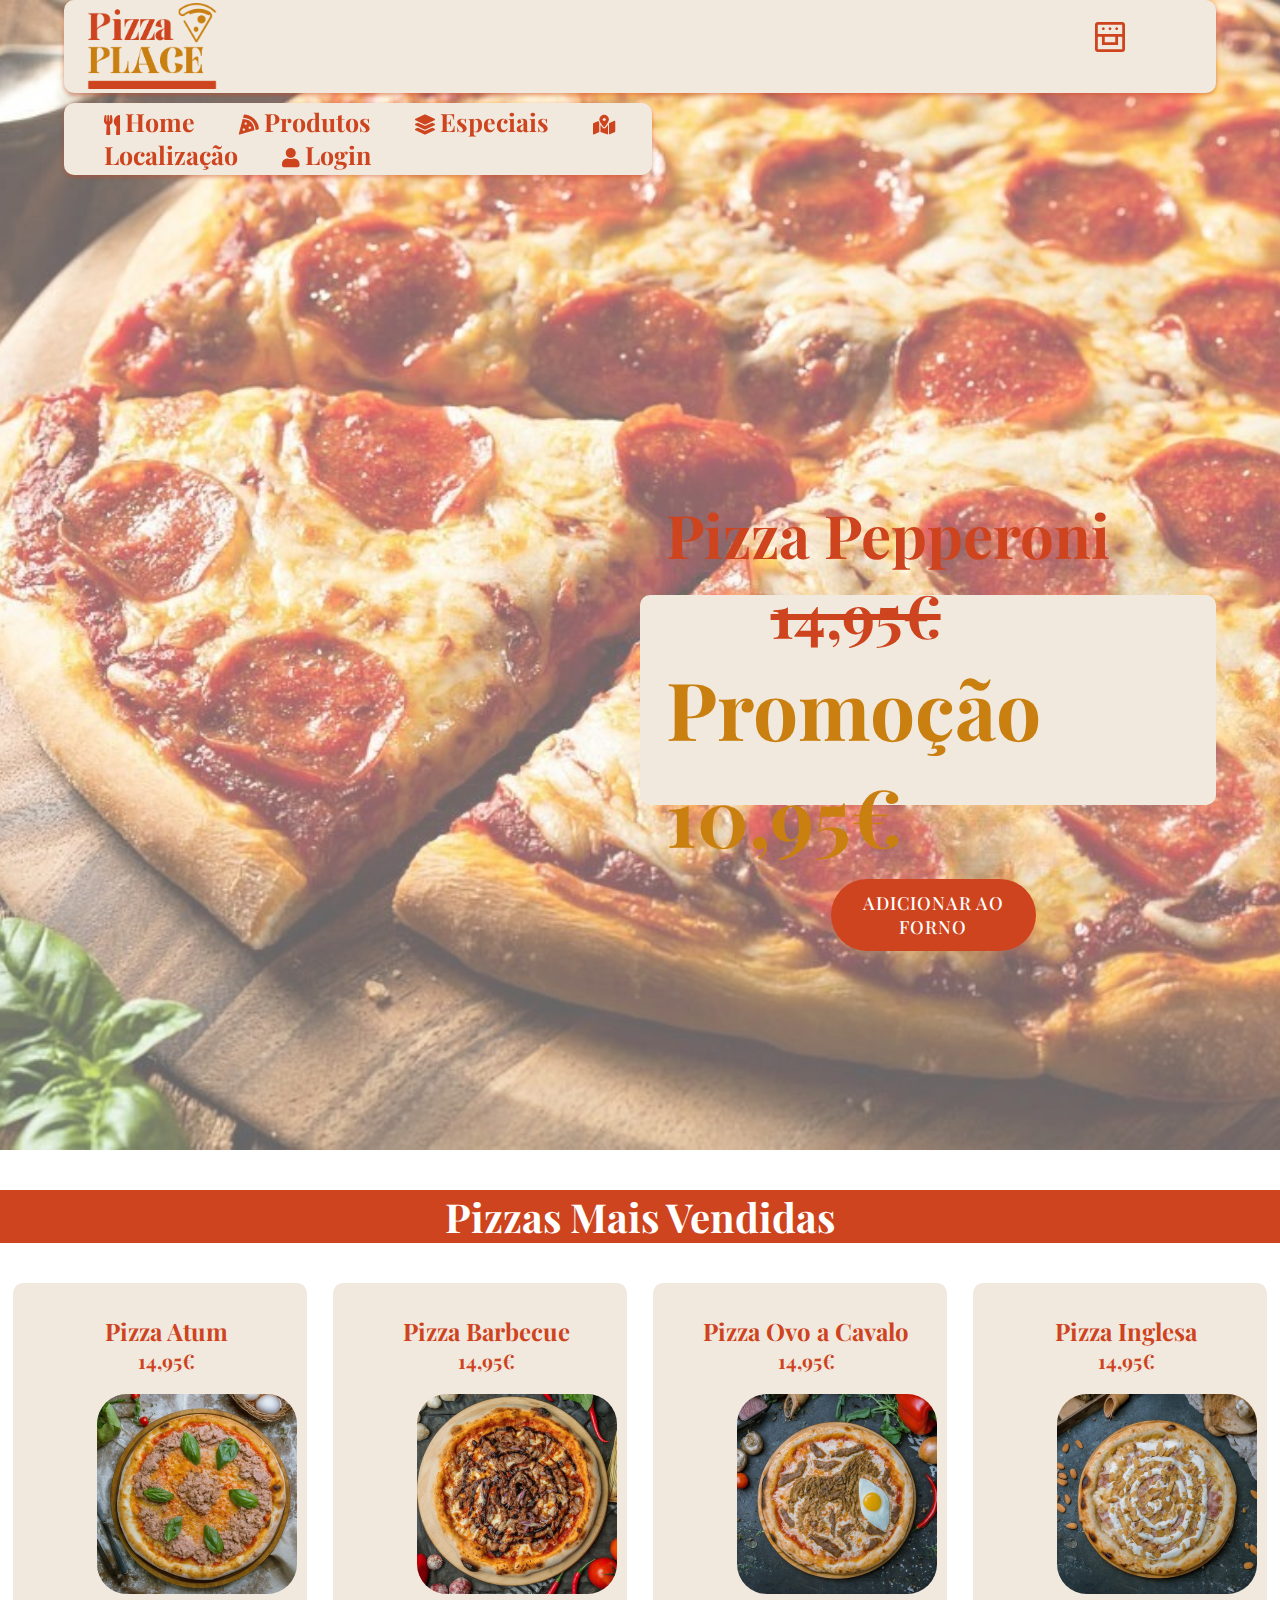
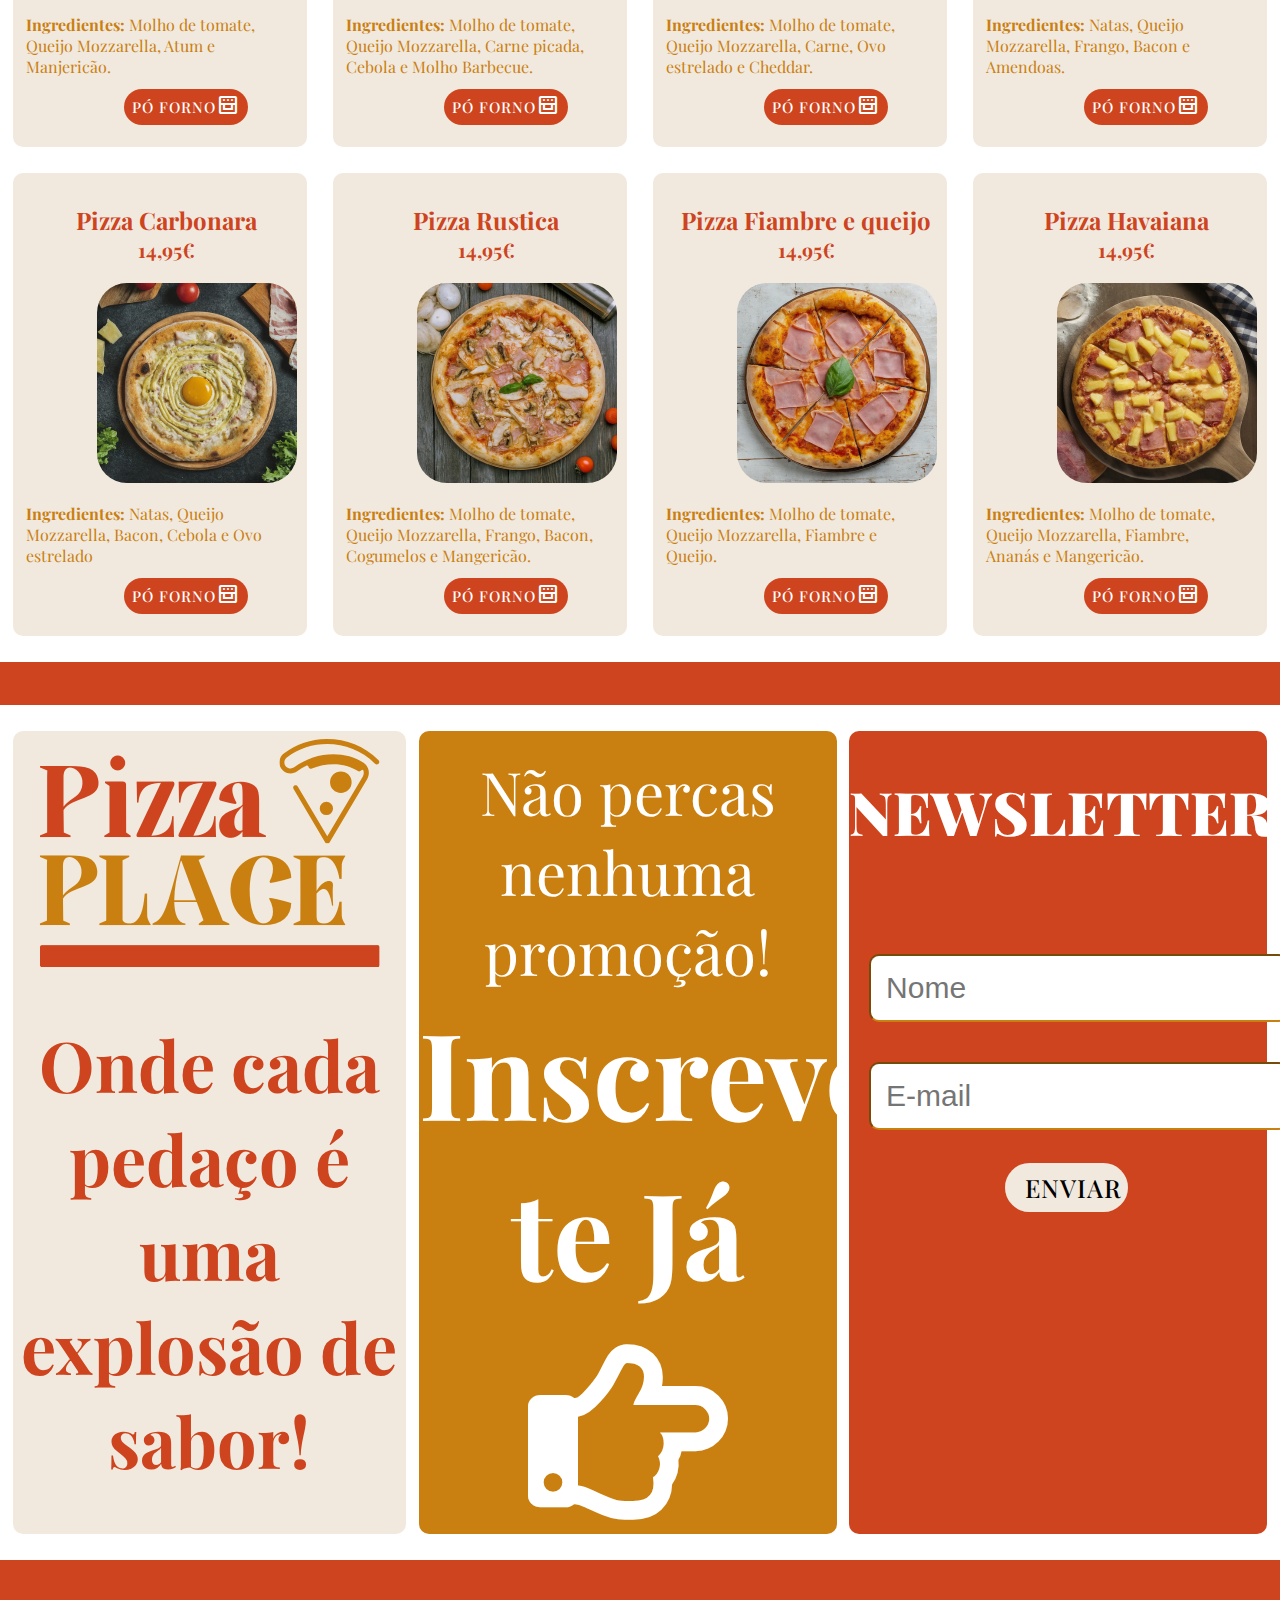
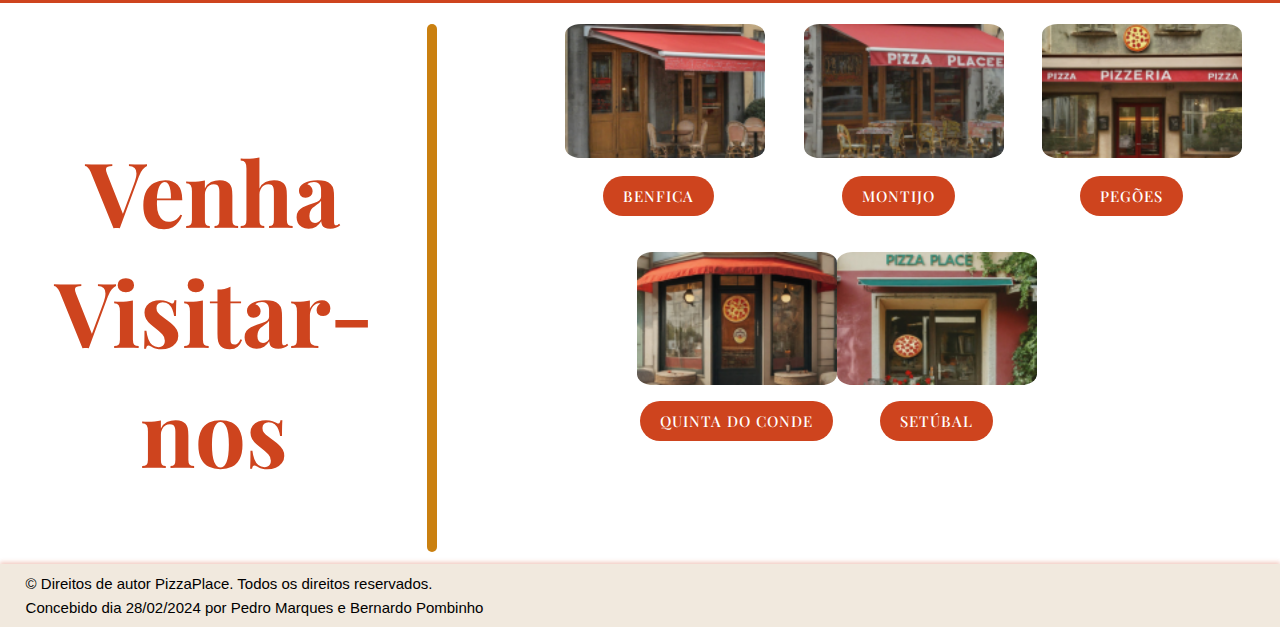
==== 1223-g8/Pizzaplace - GP3_PART2/index.html @ e95cd36a "Inicio Parte2" ====
<!DOCTYPE html>
<html lang="en">
<head>
    <meta charset="UTF-8">
    <meta name="viewport" content="width=device-width, initial-scale=1.0">
    <title>Pizzaplace</title>
    <link rel="stylesheet" type="text/css" href="estilo.css">
    <link rel="stylesheet" type="text/css" href="fontawesome/css/all.css">
    <link rel="stylesheet" href="https://fonts.googleapis.com/css2?family=Material+Symbols+Outlined:opsz,wght,FILL,GRAD@20..48,100..700,0..1,-50..200" />
    
</head>
<body>

<header> <!--Barra Inicial e Menu-->
    <div id="barra_inicial" class ="row">
        <div class="col col-3">
            <img src="imagens/pizzaria.png">
        </div>
        <div id="forno" class="col col-9 txt-right">
            <a href="#"><span class="material-symbols-outlined">
                oven_gen</span></a>     
        </div>
    </div>
    <div id="menu" class="row">
        <ul>
            <li id="categoria"><i class="fas fa-utensils"></i><a href="index.html">Home</a></li>
            <li id="categoria"><i class="fas fa-pizza-slice"></i><a href="produtos.html">Produtos</a></li>
            <li id="categoria"><i class="fas fa-layer-group"></i><a href="especiais.html">Especiais</a></li>
            <li id="categoria"><i class="fas fa-map-marked-alt"></i><a href="localizacao.html">Localização</a></li>
            <li id="categoria"><i class="fas fa-user"></i><a href="login.html">Login</a></li>
        </ul>
    </div>
</header>
    <section> <!--Section Promoção-->
        <div id="promo" class="row">
            <div id="texto">
                <h1>Pizza Pepperoni <b>___</b><s>14,95€</s></h1>
                <h2>Promoção <b>___</b> 10,95€</h2>
                <a href="#" class="botao-promo">Adicionar ao Forno</a>
            </div>
        </div>
    </section>
<main>
    <section id="pizzas"> <!--Section Pizzas mais vendidas-->
		<h3>Pizzas Mais Vendidas</h3>
		<div class="row">
			<div class="col col-3">
				<h4>Pizza Atum</h4>
                <h5>14,95€</h5>
				<img src="imagens/atum.png">
				<p><b>Ingredientes:</b> Molho de tomate, Queijo Mozzarella, Atum e Manjericão.
                </p>
                <a href="#" class="botao-compra">Pó Forno<span class="material-symbols-outlined">
                    oven_gen</span></a>
			</div>
			<div class="col col-3">
				<h4>Pizza Barbecue</h4>
                <h5>14,95€</h5>
				<img src="imagens/bbq.png">
				<p><b>Ingredientes:</b> Molho de tomate, Queijo Mozzarella, Carne picada, Cebola e Molho Barbecue.
                </p>
                <a href="#" class="botao-compra">Pó Forno<span class="material-symbols-outlined">
                    oven_gen</span></a>
			</div>
			<div class="col col-3">
				<h4>Pizza Ovo a Cavalo</h4>
                <h5>14,95€</h5>
				<img src="imagens/ovo a cavalo.png">
				<p><b>Ingredientes:</b> Molho de tomate, Queijo Mozzarella, Carne, Ovo estrelado e Cheddar.
                </p>
                <a href="#" class="botao-compra">Pó Forno<span class="material-symbols-outlined">
                    oven_gen</span></a>
			</div>
            <div class="col col-3">
				<h4>Pizza Inglesa</h4>
                <h5>14,95€</h5>
				<img src="imagens/inglesa.png">
				<p><b>Ingredientes:</b> Natas, Queijo Mozzarella, Frango, Bacon e Amendoas.
                </p>
                <a href="#" class="botao-compra">Pó Forno<span class="material-symbols-outlined">
                    oven_gen</span></a>
			</div>
		</div>
        <div class="row">
			<div class="col col-3">
				<h4>Pizza Carbonara</h4>
                <h5>14,95€</h5>
				<img src="imagens/carbonara.png">
				<p><b>Ingredientes:</b> Natas, Queijo Mozzarella, Bacon, Cebola e Ovo estrelado
				</p>
                <a href="#" class="botao-compra">Pó Forno<span class="material-symbols-outlined">
                    oven_gen</span></a>
			</div>
			<div class="col col-3">
				<h4>Pizza Rustica</h4>
                <h5>14,95€</h5>
				<img src="imagens/rustica.png">
				<p><b>Ingredientes:</b> Molho de tomate, Queijo Mozzarella, Frango, Bacon, Cogumelos e Mangericão.
				</p>
                <a href="#" class="botao-compra">Pó Forno<span class="material-symbols-outlined">oven_gen</span></a>
			</div>
			<div class="col col-3">
				<h4>Pizza Fiambre e queijo</h4>
                <h5>14,95€</h5>
				<img src="imagens/fiambre e queijo.png">
				<p><b>Ingredientes:</b> Molho de tomate, Queijo Mozzarella, Fiambre e Queijo.
				</p>
                <a href="#" class="botao-compra">Pó Forno<span class="material-symbols-outlined">
                    oven_gen</span></a>
			</div>
            <div class="col col-3">
				<h4>Pizza Havaiana</h4>
                <h5>14,95€</h5>
				<img src="imagens/havaiana.png">
				<p><b>Ingredientes:</b> Molho de tomate, Queijo Mozzarella, Fiambre, Ananás e Mangericão.
				</p>
                <a href="#" class="botao-compra">Pó Forno<span class="material-symbols-outlined">
                    oven_gen</span></a>
			</div>
		</div>
	</section> 
    <section id="form"> <!--Section Frase, convite e form-->
        <h1 class="barra">a</h1> <!--Barra de separação de sections-->
        <div class="row">
            <div id="frase" class="col col-4">
                <img src="imagens/pizzaria.png">
                <h1>Onde cada pedaço é uma explosão de sabor!</h1>
            </div>
            <div id="convite" class="col col-4">
                <p>Não percas nenhuma promoção!</p>
                <h1>Inscreve-te Já</h1>
                <i class="far fa-hand-point-right"></i>
            </div>
            <div id="formulario" class="col col-4">
                <h1><b>Newsletter</b></h1>
                <div><input type="text" placeholder="Nome"></div> 
                <div><input type="text" placeholder="E-mail"></div>
                <div><a href="#" class="botao-form">Enviar</a></div>
            </div>
        </div>
    </section>
    <section id="restaurantes"> <!--Section Restaurantes-->
        <h1 class="barra">a</h1> <!--Barra de separação de sections-->
        <div class="row">
            <div id="mensagem" class="col col-4">
                <h1>Venha <br>Visitar-nos</h1>
            </div>
            <div id="separacao" class="col col-4">
                 
            </div>

            <div id="locais" class="col col-4">
                <div class="col col-4">
				    <img src="imagens/local1.png">
                    <a href="#" class="botao-locais">Benfica</a>
                </div>
                <div class="col col-4">
				    <img src="imagens/local2.png">
                    <a href="#" class="botao-locais">Montijo</a>
                </div>
                <div class="col col-4">
				    <img src="imagens/local3.png">
                    <a id="img3" href="#" class="botao-locais">Pegões</a>
                </div>
                <div id="locais2" class="row">
                    <div class="col col-4">
				        <img src="imagens/local4.png">
                        <a href="#" class="botao-locais">Quinta do Conde</a>
                    </div>
                    <div class="col col-4">
				        <img src="imagens/local5.png">
                        <a href="#" class="botao-locais">Setúbal</a>
                    </div>
                </div>
           </div>
        </div>       
    </section>
</main>
    <section id="footer"> <!--Footer-->
        <div class="row">
            <p>&copy; Direitos de autor <b>PizzaPlace</b>. Todos os direitos reservados.</p>
            <p>Concebido dia 28/02/2024 por <b>Pedro Marques</b> e <b>Bernardo Pombinho</b></p>
        </div>
    </section>
</body>
</html>
---- 1223-g8/Pizzaplace - GP3_PART2/estilo.css ----
@import url('https://fonts.googleapis.com/css2?family=Playfair+Display:ital,wght@0,400..900;1,400..900&display=swap');

.row{ display: table; width:100%; }
.row1{ display: table; width:50% }
.col{ display: table-cell; vertical-align: top;}
.col-1{ width: 8.33%; }
.col-2{ width: 16.66%;}
.col-3{ width: 25%; }
.col-4{ width: 33.33%; }
.col-5{ width: 41.66%; }
.col-6{ width: 50%; }
.col-7{ width: 58.33%; }
.col-8{ width: 66.66%; }
.col-9{ width: 75%; }
.col-10{ width:83.33%;  }
.col-11{ width: 91.66%; }
.col-12{ width: 100%; }

.txt-right{ text-align: right;}
.txt-center{ text-align: center; }
.txt-left{ text-align: left; }

.barra{ /*Bara de separação de sections*/
    background-color: #CE441E;
    color: transparent;
    margin-top: 2%;  
}

/*Titulo das categorias*/
.titulo{
    color: #fff;
    font-size: 40px;
    text-align: center;
    background: #CE441E;
    margin-top: 0;
    padding-top: 5%;
    margin-bottom: 0%;
}
.titulo h3{
    margin-bottom: 0%;
}

body{ margin:0; padding:0; font-family: "Playfair Display", serif;}



    /*header*/
    
header{ 
    position: fixed;
    margin-left:5%;
    margin-right:5%;
    width: 90%;
    z-index: 1; 
}


header a{
    color: #CE441E;
    font-size: 25px;
}


header img{ /*Logotipo*/
    width:130px; height: auto;
    margin-left: 8%;  
}

#barra_inicial { /*Barra Inicial*/
    background-color: #f1e9de;
    border-radius: 10px;
    box-shadow: 0px 2px 4px #ce441e7e;
}

    /*Forno*/
#forno span{
    color: #CE441E;
    font-size: 40px;
    margin-top: 2%;
    margin-right: 10%;
}
#forno span:hover{
    color: #CA8010;
}

    /*Menu*/
header ul{ /*Estrutura Menu*/
    background-color: #f1e9de;
    margin-right: 49%;
    padding-top: 2px;
    padding-bottom: 4px;
    border-radius: 10px;
    margin-top: 10px;
    box-shadow: 0px 2px 4px #ce441e7e;
    
}

#menu li{ /*Icones e Titulos Menu*/
    display: inline;
    font-weight: bolder;
    color: #CE441E;
    font-size: 20px;
    margin: 20px;
}
#menu li:first-child{ /*Primeiro icone e "Home"*/
    margin-left: 0px;
}

#menu i{ /*icones*/
    margin-right: 5px;   
}

#menu a{ /*Titulos Menu*/
    text-decoration:none; 
}


/*Hover icones e Titulos*/ 
#categoria:hover .fas, #categoria:hover a ,#categoria a:hover + .fas { 
    color: #CA8010; 
} 


/* Section Promoção */

#promo{ /*Estrutura Promoção*/
    background: url("imagens/home.png") top center;
    width: 100%;
    height: 1150px;
    background-size: cover;
    position: relative;
}

#promo #texto{ /*Estrutura caixa texto*/
    color: rgb(0, 0, 0);
    background-color: #f1e9de;
    position: absolute;
    bottom: 30%;
    left: 50%;
    right: 5%;
    height: 210px;
    display: flex;
    justify-content: center;
    align-items: left;
    border-radius: 10px;
    flex-direction: column;
    padding-left: 2%;
}

#promo #texto h1{ /*Texto "Pizza Pepperoni"*/
    font-size: 60px;
    color: #CE441E;
    margin-bottom: 0;
    margin-top: 8%;
}

#promo #texto h2{ /*Texto "Promoção"*/
    font-size: 80px;
    margin-bottom: 2%;
    margin-top: 0;
    color: #CA8010;
}

#promo #texto b{
    color: transparent;
}

#promo .botao-promo { /*Botão "Adicionar ao forno"*/
    text-transform: uppercase;
    font-weight: 500;
    font-size: 18px;
    letter-spacing: 1px;
    display: inline-block;
    padding: 12px 20px;
    border-radius: 50px;
    transition: 0.5s;
    color: #fff;
    background: #CE441E;
    text-align: center;
    margin-left: 30%;
    width: 30%;
    text-decoration:none;
}
#promo .botao-promo:hover{
    background-color: #CA8010;
}


    /*Section Pizzas mais vendidas*/

#pizzas h3{ /*"Pizzas Mais Vendidas"*/
    color: #fff;
    font-size: 40px;
    text-align: center;
    background: #CE441E;
}

#pizzas .row{ 
    display: flex;
    margin-bottom: 2%; 
}

#pizzas .col{ /*Estrutura divirórias*/
    background-color: #f1e9de;
    margin-left: 1%;
    margin-right: 1%;
    border-radius: 10px;
    padding-left: 1% ;
    padding-bottom: 30px;    

}

#pizzas a{ /*Botão "Pó forno"*/
    text-transform: uppercase;
    font-weight: 500;
    font-size: 15px;
    letter-spacing: 1px;
    padding: 8px 8px 8px 8px;
    border-radius: 50px;
    transition: 0.5s;
    color: #fff;
    background: #CE441E;
    text-align: center;
    margin-left: 35%;
    width: 20%;
    text-decoration: none;
    margin-top: 10%;
    display: inline;
}

#pizzas span{
    vertical-align: bottom;
}
#pizzas a:hover{
    background: #CA8010;
}

#pizzas .row img{ /*Imagens Pizzas*/
    border-radius: 30px;
    margin-left: 25.5%;
    width: 200px;
    height: 200px;
}
    

#pizzas .row h4{ /*Nome Pizza*/
    text-align: center;
    font-size: 24px;
    color: #CE441E;
    margin-bottom: 0;
}
#pizzas .row h5{ /*preço*/
    text-align: center;
    font-size: 20px;
    color: #CE441E;
    margin-bottom: 20px;
    margin-top: 0;    
}


#pizzas p{ /*Ingredientes*/
    color: #CA8010;
    width: 90%;
    font-size: 16px; 
}


    /*Section Frase, convite e form*/

#form .row{ /*Estrutura Section*/
    margin-left: 1%;
    margin-right: 1%;
    margin-top: 2%;
    width: 98%;
    display: inline-block;
    display: flex;
}

#frase{ /*Estrutura Frase*/
    background-color: #f1e9de;
    border-radius: 10px;
    text-align: center;
}

#frase h1{ /*slogan*/
    color:#CE441E;
    font-size: 70px;
}


#convite{ /*Estrutura Convite*/
    background-color: #CA8010;
    color: #fff;
    font-size: 60px;
    text-align: center;
    border-radius: 10px;
    margin-left: 1%;
    margin-right: 1%;
}

#convite h1, #convite p{
    padding: 0;
    margin: 0;
}

#convite p{ /*frase*/
    padding-top: 5%;
}

#convite i{ /*Icone*/
    font-size: 200px;
    color: #fff;
    margin-top: 5%;
    padding: 0;   
}


#formulario{ /*Estrutura Form*/
    background-color: #CE441E;
    border-radius: 10px;
    text-align: center;
}

#formulario h1{ /*"Newsletter*/
    margin-bottom: 20%;
    text-transform: uppercase;
    font-size: 60px;
    color: #fff;
}

#formulario input{ /*formulario*/
    font-size: 30px;
    padding: 15px;
    margin: 20px;
    border-radius: 10px;
    border-color: #CA8010;
}

#formulario a{ /*Botão "Enviar"*/
    text-transform: uppercase;
    font-weight: 500;
    font-size: 25px;
    letter-spacing: 1px;
    display: inline-block;
    padding: 8px 20px 8px 20px;
    border-radius: 50px;
    transition: 0.5s;
    color: #000000;
    background: #f1e9de;
    text-align: center;
    margin-left: 4%;
    width: 20%;
    text-decoration: none;
    margin-top: 3%;
}
#formulario a:hover{
    background-color: #CA8010;
    color: #fff;
}


/* Section Locais*/

#mensagem{ /*Estrutura "Venha Visitar-nos"*/
    width: 15%;
    margin-top: 5%;
}
#mensagem h1{ /*"Venha Visitar-nos"*/
    font-size: 90px;
    color:#CE441E;
    margin-top: 25%;
    text-align: center;
}

#separacao{ /*Barra de separação*/
    background-color: #CA8010;
    width: 0.5%;
    margin-top: 5%;
    border-radius: 8px;
}

#locais{
    padding-left: 10%;
    margin-top: 5%;
}

#locais a{ /*Botão locais*/
    text-transform: uppercase;
    font-weight: 500;
    font-size: 15px;
    letter-spacing: 1px;
    display: inline-block;
    padding: 10px 20px 10px 20px;
    border-radius: 50px;
    transition: 0.5s;
    color: #fff;
    background: #CE441E;
    text-align: center;
    margin-left: 16%;
    text-decoration: none;
    margin-top: 6%;
}
#locais a:hover{
    background-color: #CA8010;
}

#restaurantes img{ /*Imagens restaurantes*/
    width: 200px;
    height: auto;
    text-align: center;
    border-radius: 8%;
}

#locais2{ /*Estrutura dois ultimos restaurantes*/
    display: inline-block;
    margin-top: 5%;
    margin-left: 10%;
    width: 54%;
    text-align: center;
}

#locais2 .botao-locais{
    margin-left: 0;
    margin-right: 0;
}


    /*footer*/

#footer{ /*Estrutura footer*/
    background-color: #f1e9de;
    margin-top: 1%;
    box-shadow: 0px -2px 4px #ce441e44;
    bottom: 0;
    width: 100%;
}

#footer .row{ /*texto*/
    font-family: sans-serif;
    font-size: 15px;
    margin-left: 2%;
    width: 50%;
    line-height: 60%;
    font-weight: 100;
}

                /*PAGINA PRODUTOS*/


.produtos h3{ /*Titulo categoria*/
    margin-top: 0;
    padding-top: 8%;
}

.produtos #vegan{
    background-color: #6bb47e71;   
}
.produtos #folha{
    color: #01661c;   
}

.produtos #doces{
    background-color: #8318183f;
}

.produtos #doces p{
    color: #CE441E;
}

.produtos #vegan p{
    color: #CE441E;
}
                /*PAGINA ESPECIAIS*/

.especiais{ /*Estrutura Section*/
    margin: 18%;
    margin-top: 3%;
    margin-bottom: 0;
}
                
.especiais .col-8{ /*Estrutura bloco texto*/
    width: 52%;
}
                
.especiais .row{ /*Estrutura bloco imagem e texto*/
    margin-bottom: 8%;
    background-color:#f1e9de;
    border-radius: 10px;
}
.especiais img{
    border-radius: 10px;
}

.especiais h1, .especiais p{ /*Texto*/
    color:#CE441E;
    margin: 5%;
}

.especiais h1{ /*Titulo*/
    font-size: 50px;
    text-align: right;
}

.especiais p{ /*paragrafo*/
    font-size: 30px;
    text-align: right;
}

.especiais b{
    font-size: 18px;
    font-weight: 100;
}

.especiais a{
    text-transform: uppercase;
    font-weight: 500;
    font-size: 18px;
    letter-spacing: 1px;
    padding: 12px 12px 12px 12px;
    border-radius: 50px;
    transition: 0.5s;
    color: #fff;
    background: #CE441E;
    text-align: center;
    margin-left: 70%;
    width: 20%;
    text-decoration: none;
    margin-top: 0;
    display: inline;
}

.especiais span{
    vertical-align: bottom;
}
.especiais a:hover{
    background-color: #CA8010;
}


                /*PAGINA LOCALIZAÇÃO*/

.localizacao{ /*Estrutura Section*/
    margin: 18%;
    margin-top: 3%;
    margin-bottom: 0;
}

.localizacao .col-8{ /*Estrutura bloco texto*/
    width: 52%;
}

.localizacao .row{ /*Estrutura bloco mapa e texto*/
    margin-bottom: 8%;
    background-color:#f1e9de;
    border-radius: 10px;
}

.localizacao iframe{ /*mapa*/
    border-radius: 30px;
    padding: 3%;
}

.localizacao h1, .localizacao p{ /*Texto*/
    color:#CE441E;
    margin: 5%;
}

.localizacao h1{ /*Titulo*/
    font-size: 50px;
}

.localizacao p{ /*paragrafo*/
    font-size: 30px;
}

.localizacao .impar h1, .localizacao .impar p{ /*Texto localizações impares*/
    text-align: right;
}

.localizacao .par iframe{ /*Mapa localizações pares*/
    padding-right: 10%;
}


                /*PAGINA LOGIN*/

.login{ /*Estrutura bloco login*/
    text-align: center;
    background-color:#f1e9de;
    width: 30%;
    margin-left: 35%;
    margin-right: 35%;
    border-radius: 10px;
    margin-top: 4%;
}

.login h1{ /*"Titulo bloco"*/
    font-size: 30px;
}

.login p{ /*"texto pre inputs"*/
    margin-bottom: 1%;
    font-size: 20px;
    font-weight: bold;
}

.login input{ /*Estrutura inputs*/
    font-size: 25px;
    border-radius: 10px;
}

.login input::placeholder{ /*Texto dentro dos inputs*/
    font-size: 20px;
}

.login .recordar{ /*bloco "recordar-me"*/
    text-align: left;
    margin-left: 10%;
    margin-top: 2%;
    font-weight: 500;
    margin-bottom: 5%;
}

.login .registar{
    margin-left: 35%;
    color:#CE441E; 
}

.login .registar:hover{
    color: #CA8010;
}

.botao-login{ /*Botão "Entrar"*/
    text-transform: uppercase;
    font-weight: 500;
    font-size: 20px;
    letter-spacing: 1px;
    padding: 3px 15px;
    border-radius: 50px;
    transition: 0.5s;
    color: #fff;
    background: #CE441E;
    text-align: center;
    text-decoration:none;
}
.botao-login:hover{
    background-color: #CA8010;
}

.login div:last-child{
    margin-bottom: 3%;
}

.login-footer{ /*Footer*/
    position: fixed;
    width: 100%;
}
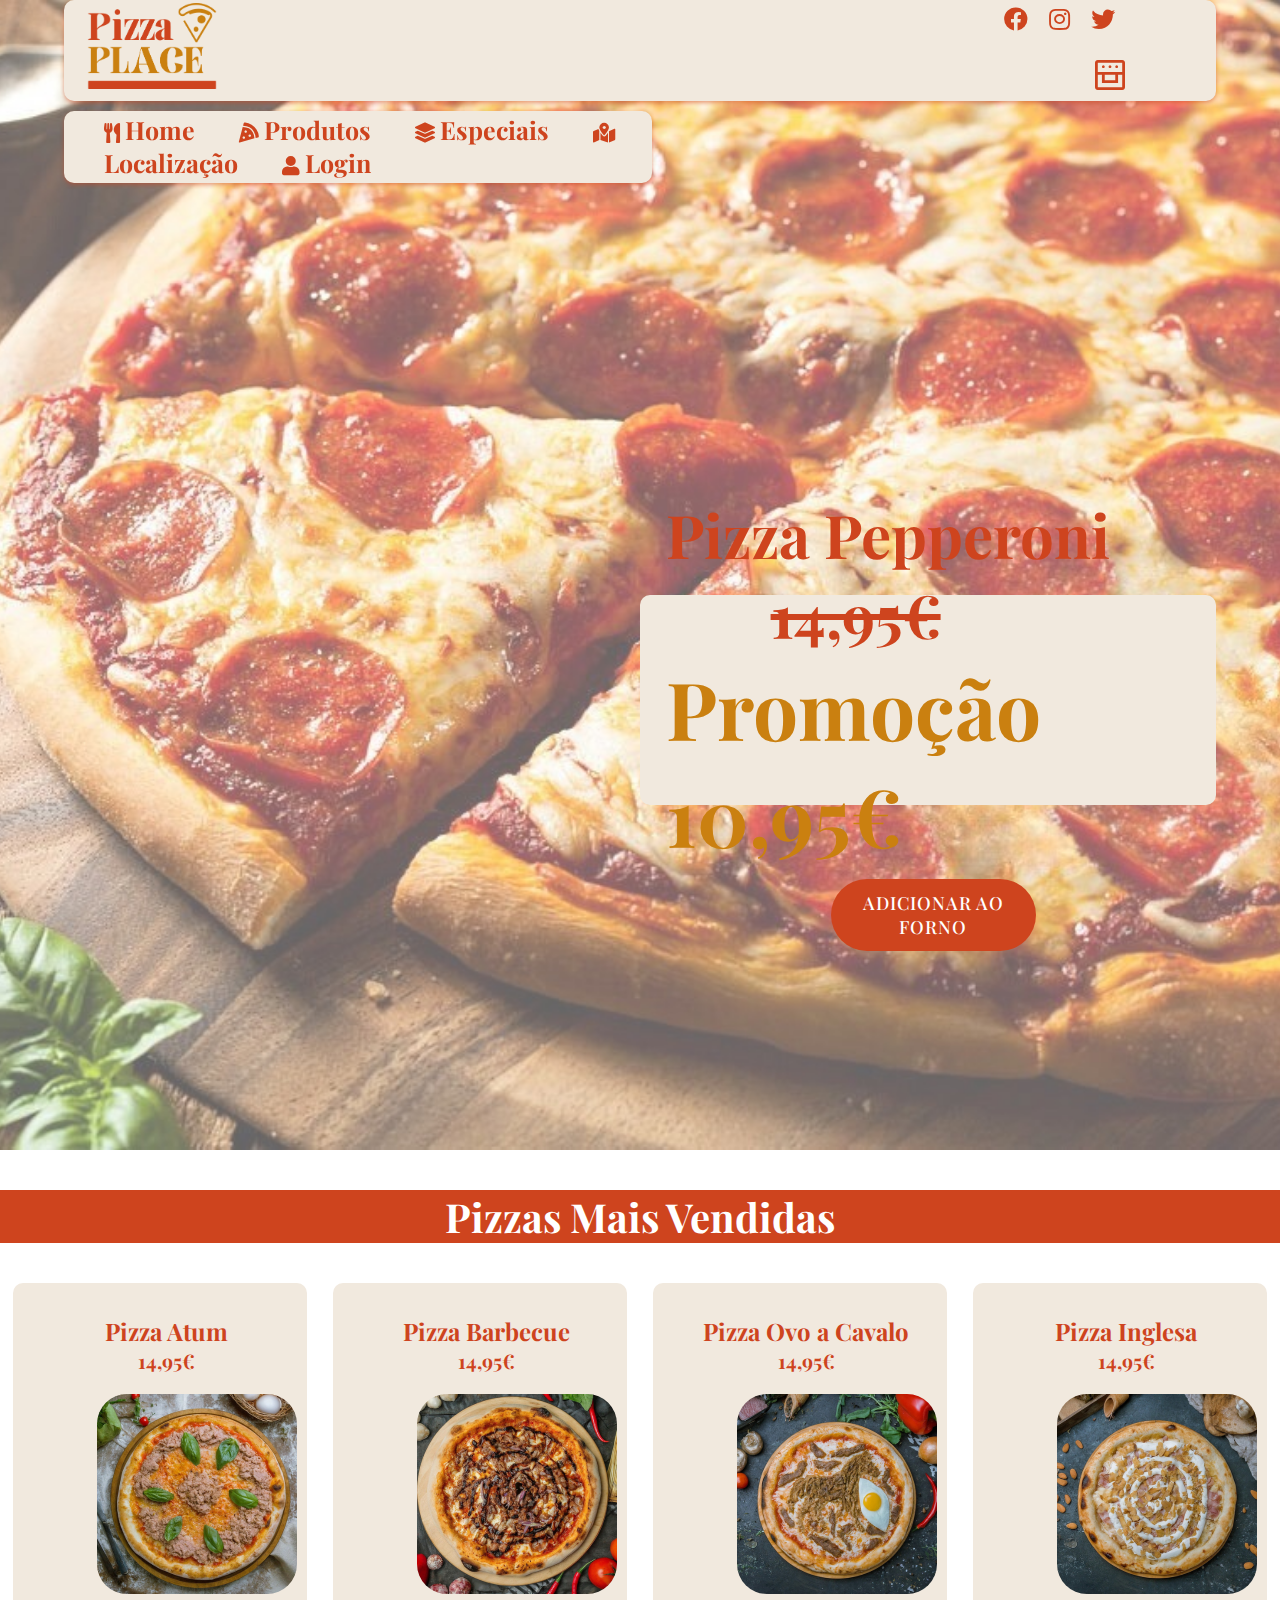
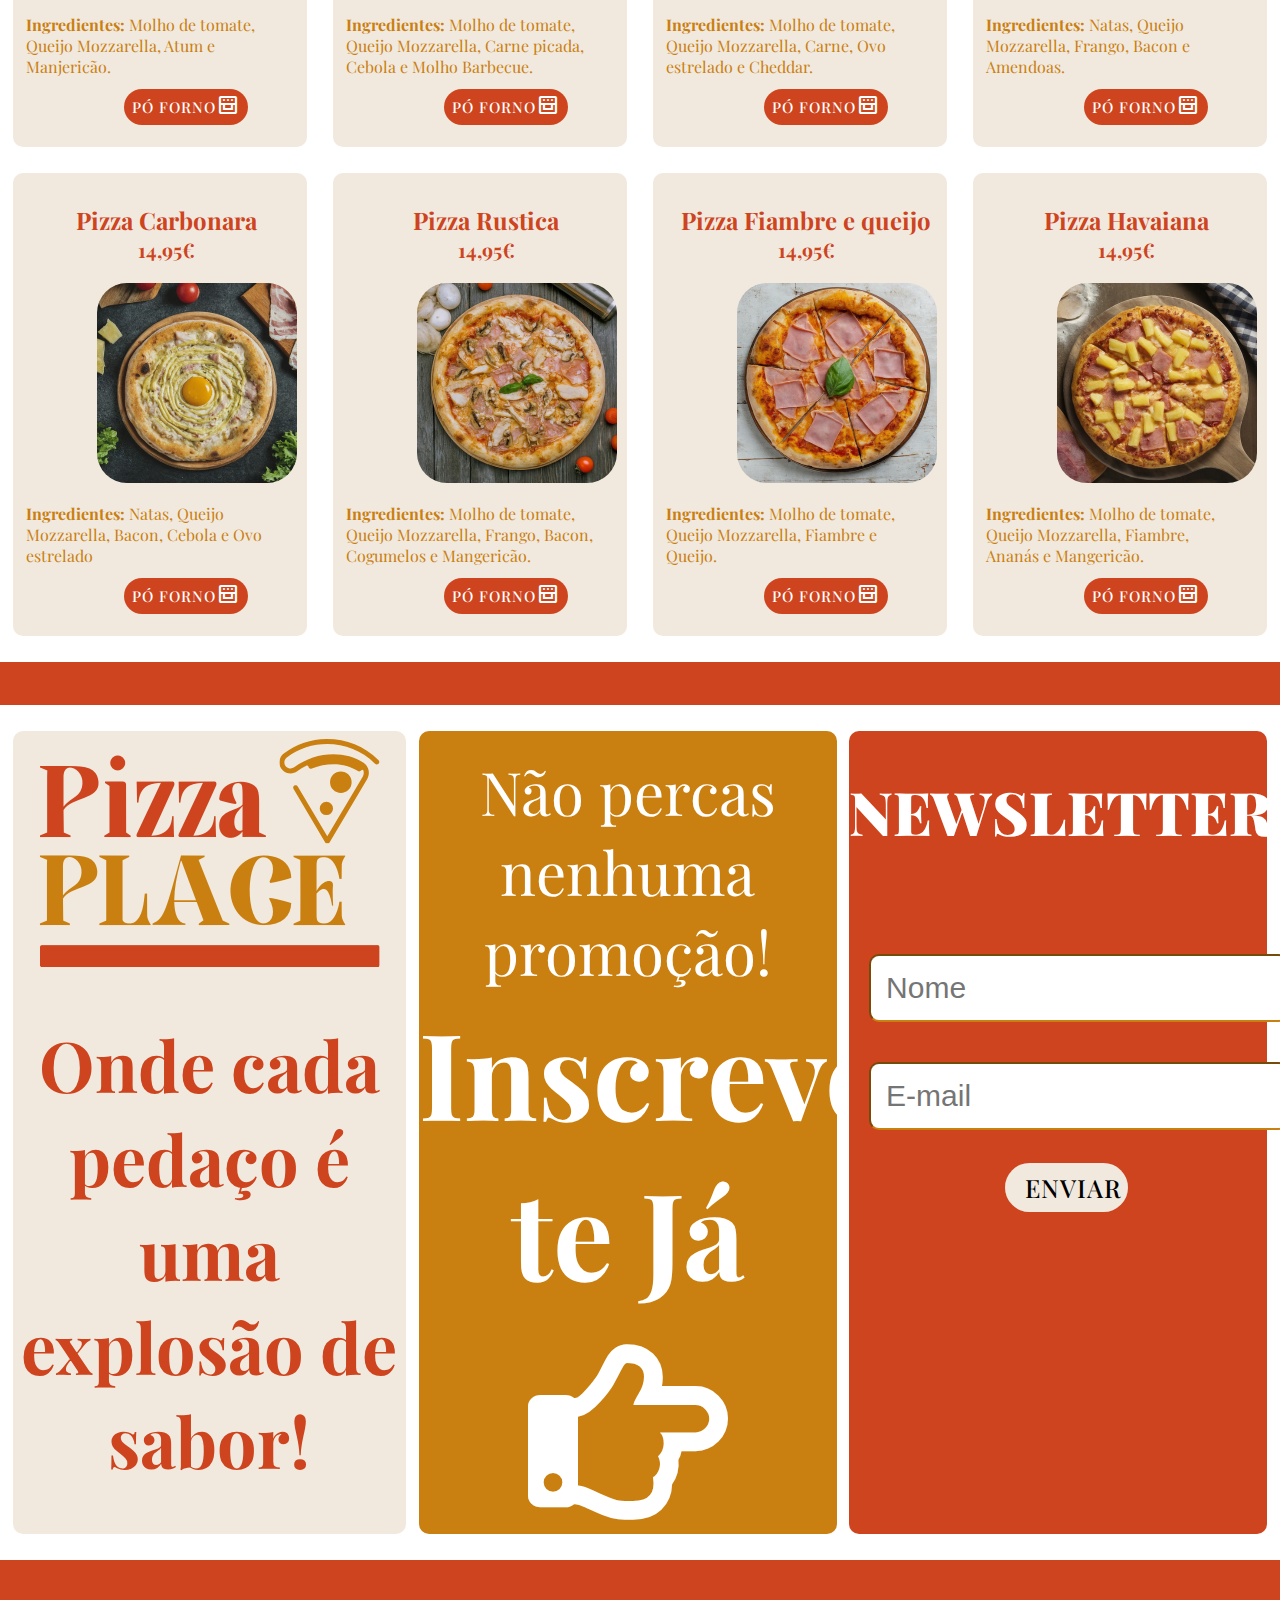
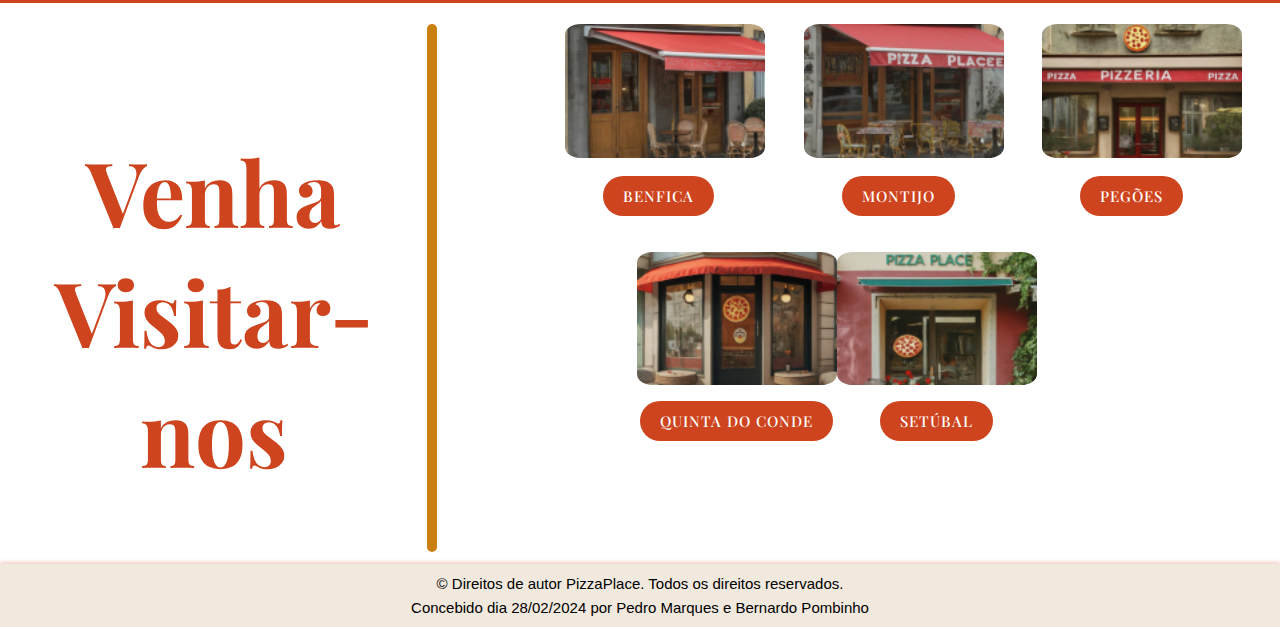
==== commit 1dc4d5b7: "Update" ====
--- a/1223-g8/Pizzaplace - GP3_PART2/index.html
+++ b/1223-g8/Pizzaplace - GP3_PART2/index.html
@@ -11,26 +11,34 @@
 </head>
 <body>
 
-<header> <!--Barra Inicial e Menu-->
+<header class="header"> <!--Barra Inicial e Menu-->
     <div id="barra_inicial" class ="row">
         <div class="col col-3">
             <img src="imagens/pizzaria.png">
         </div>
         <div id="forno" class="col col-9 txt-right">
-            <a href="#"><span class="material-symbols-outlined">
-                oven_gen</span></a>     
-        </div>
-    </div>
-    <div id="menu" class="row">
-        <ul>
-            <li id="categoria"><i class="fas fa-utensils"></i><a href="index.html">Home</a></li>
-            <li id="categoria"><i class="fas fa-pizza-slice"></i><a href="produtos.html">Produtos</a></li>
-            <li id="categoria"><i class="fas fa-layer-group"></i><a href="especiais.html">Especiais</a></li>
-            <li id="categoria"><i class="fas fa-map-marked-alt"></i><a href="localizacao.html">Localização</a></li>
-            <li id="categoria"><i class="fas fa-user"></i><a href="login.html">Login</a></li>
-        </ul>
-    </div>
-</header>
+            <div class="icons_header">
+                <ul>
+                    <i class="fab fa-facebook"></i> 
+                    <i class="fab fa-instagram"></i>    
+                    <i class="fab fa-twitter"></i>  
+                </ul>
+            </div>
+            <a href="#"><span class="burguer"><i class="fas fa-bars"></i></span></a>    
+            <a href="#" class="forno"><span class="material-symbols-outlined">
+                oven_gen</span></a>
+            </div>
+        </div>
+        <div id="menu" class="row">
+            <ul class="menu-list">
+                <li id="categoria"><i class="fas fa-utensils"></i><a href="index.html">Home</a></li>
+                <li id="categoria"><i class="fas fa-pizza-slice"></i><a href="produtos.html">Produtos</a></li>
+                <li id="categoria"><i class="fas fa-layer-group"></i><a href="especiais.html">Especiais</a></li>
+                <li id="categoria"><i class="fas fa-map-marked-alt"></i><a href="localizacao.html">Localização</a></li>
+                <li id="categoria"><i class="fas fa-user"></i><a href="login.html">Login</a></li>
+            </ul>
+        </div>
+    </header>
     <section> <!--Section Promoção-->
         <div id="promo" class="row">
             <div id="texto">
@@ -62,7 +70,7 @@
                 <a href="#" class="botao-compra">Pó Forno<span class="material-symbols-outlined">
                     oven_gen</span></a>
 			</div>
-			<div class="col col-3">
+			<div class="col col-3 produtos">
 				<h4>Pizza Ovo a Cavalo</h4>
                 <h5>14,95€</h5>
 				<img src="imagens/ovo a cavalo.png">
@@ -71,7 +79,7 @@
                 <a href="#" class="botao-compra">Pó Forno<span class="material-symbols-outlined">
                     oven_gen</span></a>
 			</div>
-            <div class="col col-3">
+            <div class="col col-3 produtos">
 				<h4>Pizza Inglesa</h4>
                 <h5>14,95€</h5>
 				<img src="imagens/inglesa.png">
@@ -82,7 +90,7 @@
 			</div>
 		</div>
         <div class="row">
-			<div class="col col-3">
+			<div class="col col-3 produtos">
 				<h4>Pizza Carbonara</h4>
                 <h5>14,95€</h5>
 				<img src="imagens/carbonara.png">
@@ -91,7 +99,7 @@
                 <a href="#" class="botao-compra">Pó Forno<span class="material-symbols-outlined">
                     oven_gen</span></a>
 			</div>
-			<div class="col col-3">
+			<div class="col col-3 produtos">
 				<h4>Pizza Rustica</h4>
                 <h5>14,95€</h5>
 				<img src="imagens/rustica.png">
@@ -99,7 +107,7 @@
 				</p>
                 <a href="#" class="botao-compra">Pó Forno<span class="material-symbols-outlined">oven_gen</span></a>
 			</div>
-			<div class="col col-3">
+			<div class="col col-3 produtos">
 				<h4>Pizza Fiambre e queijo</h4>
                 <h5>14,95€</h5>
 				<img src="imagens/fiambre e queijo.png">
@@ -108,7 +116,7 @@
                 <a href="#" class="botao-compra">Pó Forno<span class="material-symbols-outlined">
                     oven_gen</span></a>
 			</div>
-            <div class="col col-3">
+            <div class="col col-3 produtos">
 				<h4>Pizza Havaiana</h4>
                 <h5>14,95€</h5>
 				<img src="imagens/havaiana.png">
@@ -118,7 +126,89 @@
                     oven_gen</span></a>
 			</div>
 		</div>
-	</section> 
+	</section>
+    <section id="pizzas" class="tablet">
+		<div class="row">
+			<div class="col col-6">
+				<h4>Pizza Atum</h4>
+                <h5>14,95€</h5>
+				<img src="imagens/atum.png">
+				<p><b>Ingredientes:</b> Molho de tomate, Queijo Mozzarella, Atum e Manjericão.
+                </p>
+                <a href="#" class="botao-compra">Pó Forno<span class="material-symbols-outlined">
+                    oven_gen</span></a>
+			</div>
+			<div class="col col-6">
+				<h4>Pizza Barbecue</h4>
+                <h5>14,95€</h5>
+				<img src="imagens/bbq.png">
+				<p><b>Ingredientes:</b> Molho de tomate, Queijo Mozzarella, Carne picada, Cebola e Molho Barbecue.
+                </p>
+                <a href="#" class="botao-compra">Pó Forno<span class="material-symbols-outlined">
+                    oven_gen</span></a>
+			</div>
+		</div>
+		<div class="row">
+			<div class="col col-6">
+				<h4>Pizza Atum</h4>
+                <h5>14,95€</h5>
+				<img src="imagens/ovo a cavalo.png">
+				<p><b>Ingredientes:</b> Molho de tomate, Queijo Mozzarella, Atum e Manjericão.
+                </p>
+                <a href="#" class="botao-compra">Pó Forno<span class="material-symbols-outlined">
+                    oven_gen</span></a>
+			</div>
+			<div class="col col-6">
+				<h4>Pizza Barbecue</h4>
+                <h5>14,95€</h5>
+				<img src="imagens/inglesa.png">
+				<p><b>Ingredientes:</b> Molho de tomate, Queijo Mozzarella, Carne picada, Cebola e Molho Barbecue.
+                </p>
+                <a href="#" class="botao-compra">Pó Forno<span class="material-symbols-outlined">
+                    oven_gen</span></a>
+			</div>
+		</div>
+		<div class="row">
+			<div class="col col-6">
+				<h4>Pizza Atum</h4>
+                <h5>14,95€</h5>
+				<img src="imagens/carbonara.png">
+				<p><b>Ingredientes:</b> Molho de tomate, Queijo Mozzarella, Atum e Manjericão.
+                </p>
+                <a href="#" class="botao-compra">Pó Forno<span class="material-symbols-outlined">
+                    oven_gen</span></a>
+			</div>
+			<div class="col col-6">
+				<h4>Pizza Barbecue</h4>
+                <h5>14,95€</h5>
+				<img src="imagens/rustica.png">
+				<p><b>Ingredientes:</b> Molho de tomate, Queijo Mozzarella, Carne picada, Cebola e Molho Barbecue.
+                </p>
+                <a href="#" class="botao-compra">Pó Forno<span class="material-symbols-outlined">
+                    oven_gen</span></a>
+			</div>
+		</div>
+		<div class="row">
+			<div class="col col-6">
+				<h4>Pizza Atum</h4>
+                <h5>14,95€</h5>
+				<img src="imagens/fiambre e queijo.png">
+				<p><b>Ingredientes:</b> Molho de tomate, Queijo Mozzarella, Atum e Manjericão.
+                </p>
+                <a href="#" class="botao-compra">Pó Forno<span class="material-symbols-outlined">
+                    oven_gen</span></a>
+			</div>
+			<div class="col col-6">
+				<h4>Pizza Barbecue</h4>
+                <h5>14,95€</h5>
+				<img src="imagens/havaiana.png">
+				<p><b>Ingredientes:</b> Molho de tomate, Queijo Mozzarella, Carne picada, Cebola e Molho Barbecue.
+                </p>
+                <a href="#" class="botao-compra">Pó Forno<span class="material-symbols-outlined">
+                    oven_gen</span></a>
+			</div>
+        </div>
+    </section> 
     <section id="form"> <!--Section Frase, convite e form-->
         <h1 class="barra">a</h1> <!--Barra de separação de sections-->
         <div class="row">
@@ -178,6 +268,13 @@
 </main>
     <section id="footer"> <!--Footer-->
         <div class="row">
+            <div id="icons_Footer">
+                <ul>
+                    <i class="fab fa-facebook"></i> 
+                    <i class="fab fa-instagram"></i>    
+                    <i class="fab fa-twitter"></i>  
+                </ul>
+            </div>
             <p>&copy; Direitos de autor <b>PizzaPlace</b>. Todos os direitos reservados.</p>
             <p>Concebido dia 28/02/2024 por <b>Pedro Marques</b> e <b>Bernardo Pombinho</b></p>
         </div>
--- a/1223-g8/Pizzaplace - GP3_PART2/estilo.css
+++ b/1223-g8/Pizzaplace - GP3_PART2/estilo.css
@@ -44,10 +44,10 @@
 
 
 
-    /*header*/
-    
-header{ 
-    position: fixed;
+/*header*/
+
+header{
+    position: fixed; 
     margin-left:5%;
     margin-right:5%;
     width: 90%;
@@ -72,7 +72,24 @@
     box-shadow: 0px 2px 4px #ce441e7e;
 }
 
-    /*Forno*/
+
+.icons_header{
+    font-size: x-large;
+    margin: 0;
+    display: block;
+}
+.icons_header i{
+    margin-right: 2%;
+}
+
+.icons_header ul{
+    margin: 0 10% 0 0;
+    background: none;
+    box-shadow: none;
+    color: #CE441E;
+}
+
+/*Forno*/
 #forno span{
     color: #CE441E;
     font-size: 40px;
@@ -83,7 +100,11 @@
     color: #CA8010;
 }
 
-    /*Menu*/
+.burguer{
+    display: none;
+}
+
+/*Menu*/
 header ul{ /*Estrutura Menu*/
     background-color: #f1e9de;
     margin-right: 49%;
@@ -143,6 +164,7 @@
     justify-content: center;
     align-items: left;
     border-radius: 10px;
+    
     flex-direction: column;
     padding-left: 2%;
 }
@@ -186,7 +208,7 @@
 }
 
 
-    /*Section Pizzas mais vendidas*/
+/*Section Pizzas mais vendidas*/
 
 #pizzas h3{ /*"Pizzas Mais Vendidas"*/
     color: #fff;
@@ -207,7 +229,7 @@
     border-radius: 10px;
     padding-left: 1% ;
     padding-bottom: 30px;    
-
+    
 }
 
 #pizzas a{ /*Botão "Pó forno"*/
@@ -241,7 +263,7 @@
     width: 200px;
     height: 200px;
 }
-    
+
 
 #pizzas .row h4{ /*Nome Pizza*/
     text-align: center;
@@ -265,7 +287,7 @@
 }
 
 
-    /*Section Frase, convite e form*/
+/*Section Frase, convite e form*/
 
 #form .row{ /*Estrutura Section*/
     margin-left: 1%;
@@ -425,12 +447,12 @@
 }
 
 
-    /*footer*/
+/*footer*/
 
 #footer{ /*Estrutura footer*/
     background-color: #f1e9de;
     margin-top: 1%;
-    box-shadow: 0px -2px 4px #ce441e44;
+    box-shadow: 0px -2px 4px #ce441e44;     
     bottom: 0;
     width: 100%;
 }
@@ -438,13 +460,19 @@
 #footer .row{ /*texto*/
     font-family: sans-serif;
     font-size: 15px;
-    margin-left: 2%;
-    width: 50%;
     line-height: 60%;
     font-weight: 100;
-}
-
-                /*PAGINA PRODUTOS*/
+    text-align: center;
+}
+
+#icons_Footer{
+    font-size: x-large;
+    display: none;
+}
+#icons_Footer i{
+    margin-right: 2%;
+}
+/*PAGINA PRODUTOS*/
 
 
 .produtos h3{ /*Titulo categoria*/
@@ -470,18 +498,18 @@
 .produtos #vegan p{
     color: #CE441E;
 }
-                /*PAGINA ESPECIAIS*/
+/*PAGINA ESPECIAIS*/
 
 .especiais{ /*Estrutura Section*/
     margin: 18%;
     margin-top: 3%;
     margin-bottom: 0;
 }
-                
+
 .especiais .col-8{ /*Estrutura bloco texto*/
     width: 52%;
 }
-                
+
 .especiais .row{ /*Estrutura bloco imagem e texto*/
     margin-bottom: 8%;
     background-color:#f1e9de;
@@ -537,7 +565,7 @@
 }
 
 
-                /*PAGINA LOCALIZAÇÃO*/
+/*PAGINA LOCALIZAÇÃO*/
 
 .localizacao{ /*Estrutura Section*/
     margin: 18%;
@@ -582,7 +610,7 @@
 }
 
 
-                /*PAGINA LOGIN*/
+/*PAGINA LOGIN*/
 
 .login{ /*Estrutura bloco login*/
     text-align: center;
@@ -655,3 +683,105 @@
     position: fixed;
     width: 100%;
 }
+
+.tablet{
+    display: none;
+}
+
+/* Telemovel*/
+@media only screen and (max-width: 599px) {
+    /*Ocultação da nav bar para o menu burguer*/
+    header{
+        width: 100%;
+        margin: 0;
+        border-radius: 0;
+        position: relative;
+        z-index: 0;
+    }
+    #menu {
+        display: none;
+    }
+    
+    .forno{
+        display: none;
+    }
+    
+    .burguer{
+        display: block;
+        text-align: right;
+    }
+
+    
+    /*Alteração dos Icons das redes sociais*/
+    
+    .icons_header{
+        display: none;
+    }
+    
+    #icons_Footer{
+        display: block;
+    }
+    
+    /*Alteração aos produtos*/
+    #pizzas .col-3{
+        width: 100%;
+        margin-bottom: 5%;
+    }
+    
+    #pizzas .row{
+        display: flex;
+        flex-direction: column;
+        align-items: center;
+        margin: 0;
+        
+    }
+    
+    .tablet{
+        display: none;
+    }
+}
+
+
+/*Tablet*/
+@media only screen and (min-width: 600px) and (max-width:991px){
+    /*Ocultação da nav bar para o menu burguer*/
+    header{
+        width: 100%;
+        margin: 0;
+        border-radius: 0;
+        position: relative;
+        z-index: 0;
+    }
+    #menu {
+        display: none;
+    }
+    
+    .forno{
+        display: none;
+    }
+    
+    .burguer{
+        display: block;
+    }
+    
+    .icons_header{
+        display: none;
+    }
+    
+    #icons_Footer{
+        display: block;
+    }
+    
+    /*Alteração aos produtos*/
+
+    .col-3{
+        display: none;
+    }
+    
+    .tablet{
+        display: block;
+    }
+    
+    
+
+}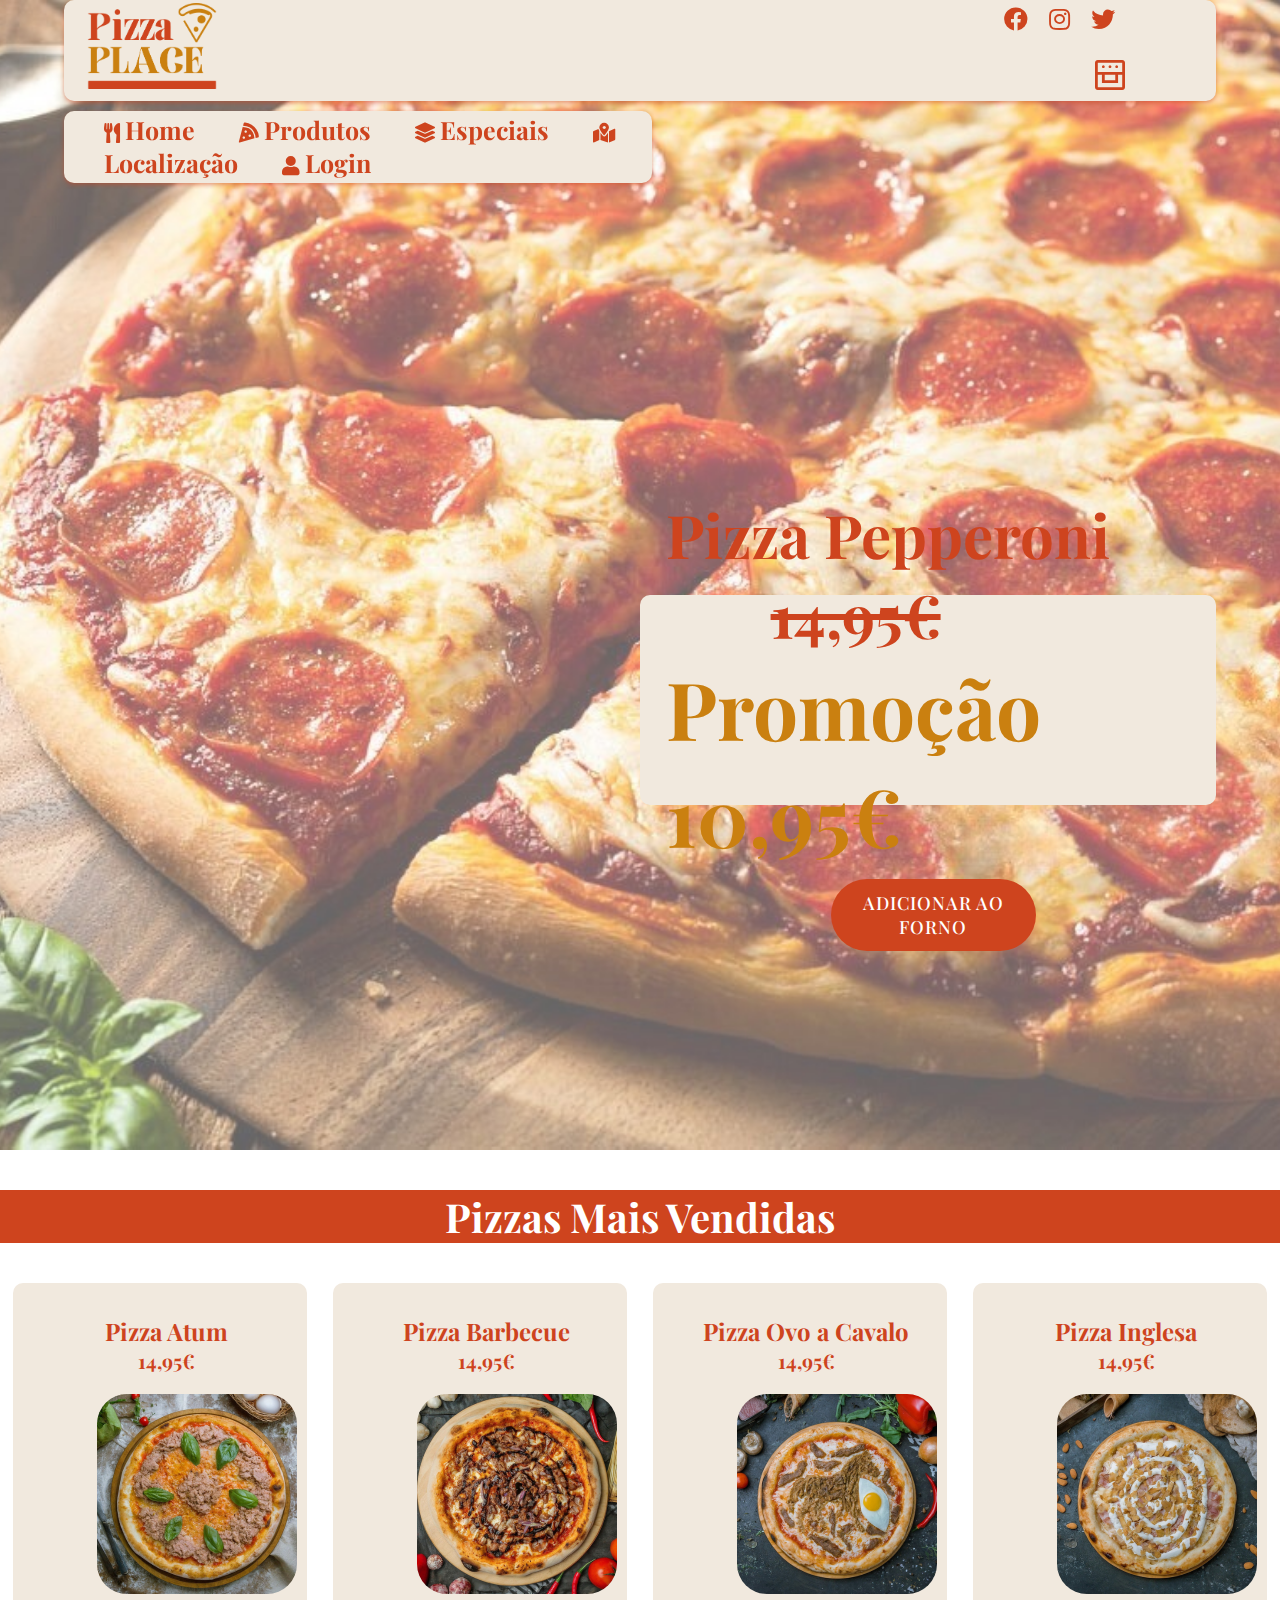
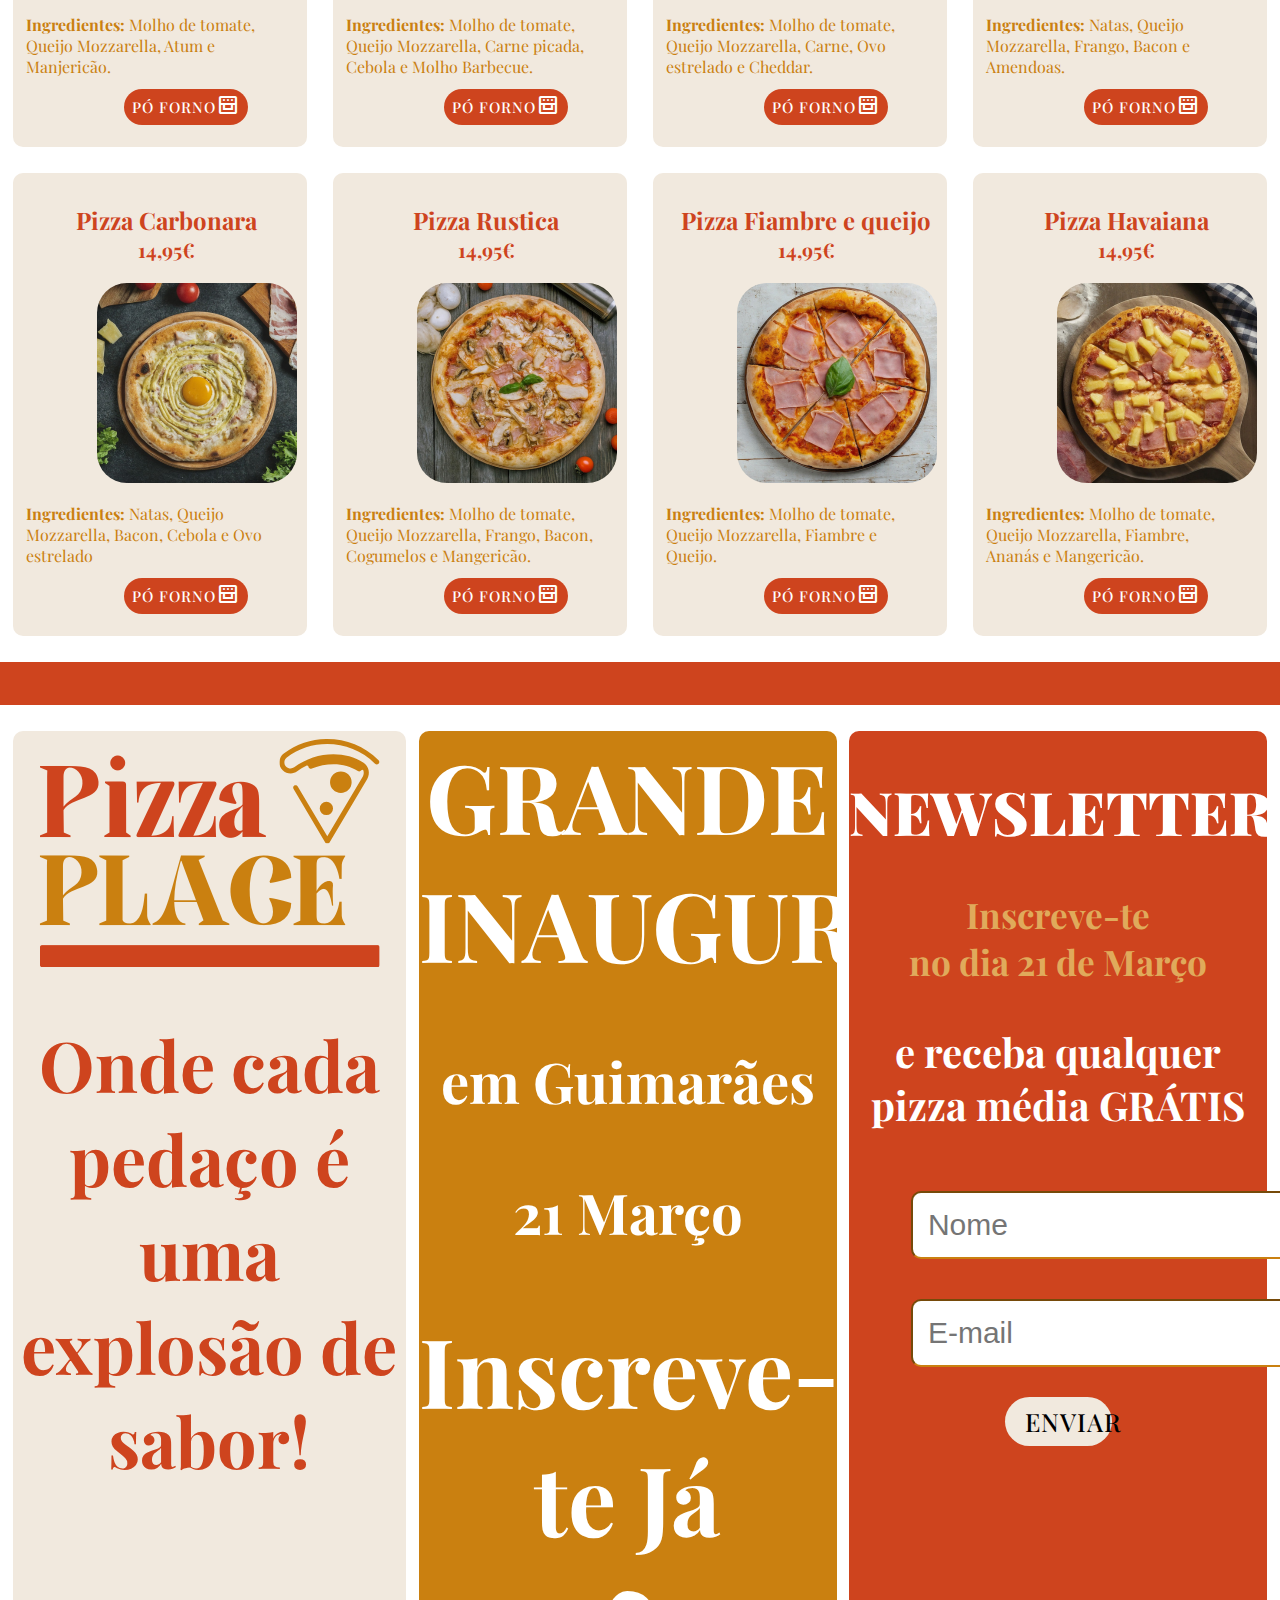
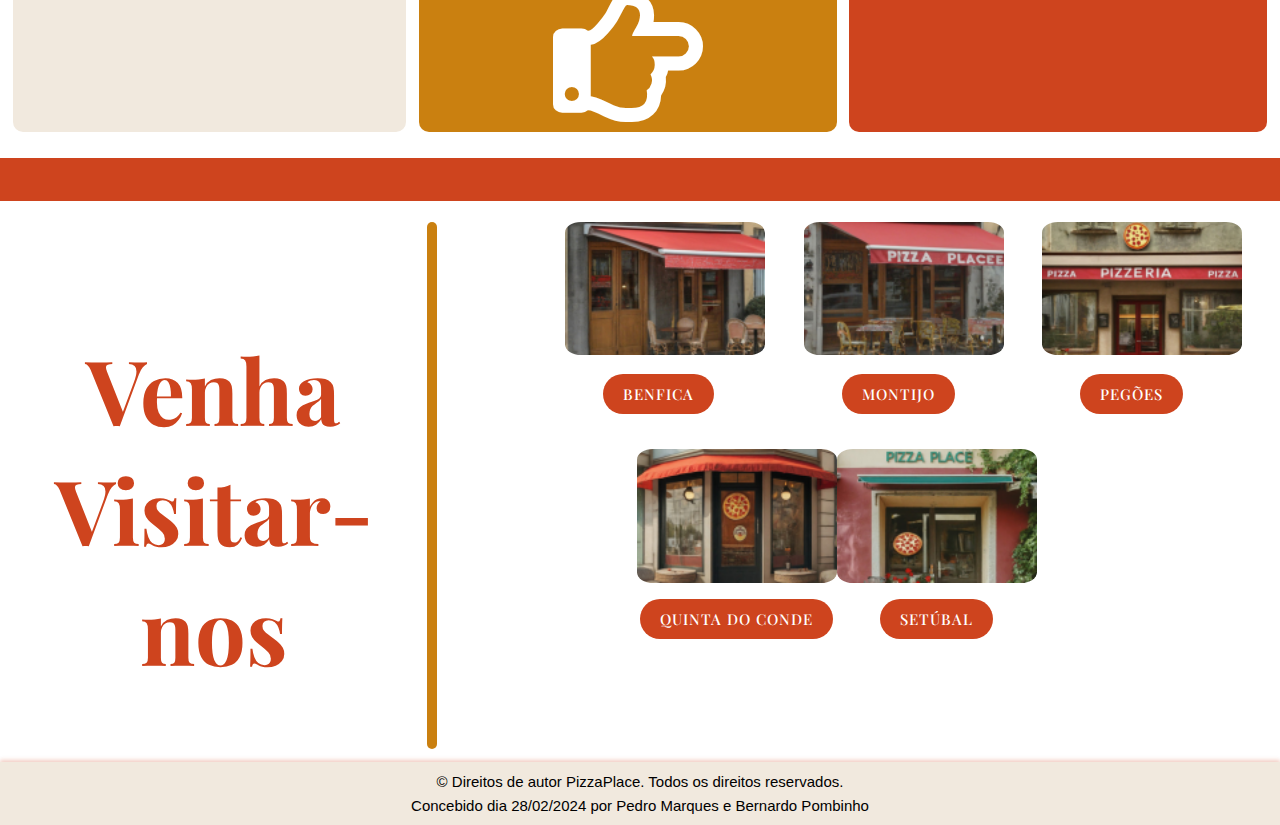
==== commit 347b15cc: "add nova loja" ====
--- a/1223-g8/Pizzaplace - GP3_PART2/index.html
+++ b/1223-g8/Pizzaplace - GP3_PART2/index.html
@@ -211,23 +211,31 @@
     </section> 
     <section id="form"> <!--Section Frase, convite e form-->
         <h1 class="barra">a</h1> <!--Barra de separação de sections-->
-        <div class="row">
-            <div id="frase" class="col col-4">
-                <img src="imagens/pizzaria.png">
-                <h1>Onde cada pedaço é uma explosão de sabor!</h1>
-            </div>
-            <div id="convite" class="col col-4">
-                <p>Não percas nenhuma promoção!</p>
-                <h1>Inscreve-te Já</h1>
-                <i class="far fa-hand-point-right"></i>
-            </div>
-            <div id="formulario" class="col col-4">
-                <h1><b>Newsletter</b></h1>
-                <div><input type="text" placeholder="Nome"></div> 
-                <div><input type="text" placeholder="E-mail"></div>
-                <div><a href="#" class="botao-form">Enviar</a></div>
-            </div>
-        </div>
+        <div class="novaloja">
+            <div class="row">
+                <div id="frase" class="col col-4">
+                    <img src="imagens/pizzaria.png">
+                    <h1>Onde cada pedaço é uma explosão de sabor!</h1>
+                </div>
+                <div id="convite" class="col col-4">
+                    <h1>GRANDE <br> INAUGURAÇÃO</h1>
+                    <h3>em Guimarães</h3>
+                    <h3>21 Março</h3>
+                    <h1>Inscreve-te Já</h1>
+                    <i class="far fa-hand-point-right"></i>
+                </div>
+                <div id="formulario" class="col col-4">
+                    <h1><b>Newsletter</b></h1>
+                    <h2>Inscreve-te <br> no dia 21 de Março</h2>
+                    <h3>e receba qualquer <br> pizza média GRÁTIS</h3>
+                    <div class="inputbox">
+                        <div><input type="text" placeholder="Nome"></div> 
+                        <div><input type="text" placeholder="E-mail"></div>
+                        <div><a href="#" class="botao-form">Enviar</a></div>
+                    </div>    
+                </div>
+            </div>
+        </div> 
     </section>
     <section id="restaurantes"> <!--Section Restaurantes-->
         <h1 class="barra">a</h1> <!--Barra de separação de sections-->
@@ -240,18 +248,20 @@
             </div>
 
             <div id="locais" class="col col-4">
-                <div class="col col-4">
-				    <img src="imagens/local1.png">
-                    <a href="#" class="botao-locais">Benfica</a>
-                </div>
-                <div class="col col-4">
-				    <img src="imagens/local2.png">
-                    <a href="#" class="botao-locais">Montijo</a>
-                </div>
-                <div class="col col-4">
-				    <img src="imagens/local3.png">
-                    <a id="img3" href="#" class="botao-locais">Pegões</a>
-                </div>
+                <div class="row">
+                    <div class="col col-4">
+                        <img src="imagens/local1.png">
+                        <a href="#" class="botao-locais">Benfica</a>
+                    </div>
+                    <div class="col col-4">
+                        <img src="imagens/local2.png">
+                        <a href="#" class="botao-locais">Montijo</a>
+                    </div>
+                    <div class="col col-4">
+                        <img src="imagens/local3.png">
+                        <a id="img3" href="#" class="botao-locais">Pegões</a>
+                    </div>
+                </div>    
                 <div id="locais2" class="row">
                     <div class="col col-4">
 				        <img src="imagens/local4.png">
--- a/1223-g8/Pizzaplace - GP3_PART2/estilo.css
+++ b/1223-g8/Pizzaplace - GP3_PART2/estilo.css
@@ -286,6 +286,12 @@
     font-size: 16px; 
 }
 
+#pizzas .medidas{
+    margin: 4%;
+    font-size: 1.1rem;
+    color: #CE441E;
+}
+
 
 /*Section Frase, convite e form*/
 
@@ -313,7 +319,7 @@
 #convite{ /*Estrutura Convite*/
     background-color: #CA8010;
     color: #fff;
-    font-size: 60px;
+    font-size: 3rem;
     text-align: center;
     border-radius: 10px;
     margin-left: 1%;
@@ -330,7 +336,7 @@
 }
 
 #convite i{ /*Icone*/
-    font-size: 200px;
+    font-size: 150px;
     color: #fff;
     margin-top: 5%;
     padding: 0;   
@@ -344,10 +350,23 @@
 }
 
 #formulario h1{ /*"Newsletter*/
-    margin-bottom: 20%;
     text-transform: uppercase;
     font-size: 60px;
     color: #fff;
+}
+
+#formulario h2{ /*"Newsletter*/
+    color:#e0aa5b;
+    font-size: 2.2rem;
+}
+#formulario h3{ /*"Newsletter*/
+    color: #fff;
+    font-size: 2.5rem;
+}
+
+.inputbox{
+    margin: 0 auto;
+    padding: 0 10% 5%;
 }
 
 #formulario input{ /*formulario*/
@@ -370,7 +389,6 @@
     color: #000000;
     background: #f1e9de;
     text-align: center;
-    margin-left: 4%;
     width: 20%;
     text-decoration: none;
     margin-top: 3%;
@@ -739,6 +757,19 @@
     .tablet{
         display: none;
     }
+
+    /*Alteração nova loja*/
+    .novaloja .row{
+        display: flex;
+        flex-direction: column; 
+        text-align: center;
+        margin: 0;
+
+        .col-4{
+            width: 100%;
+            margin: 1%;
+        }
+    }
 }
 
 
@@ -771,7 +802,7 @@
     #icons_Footer{
         display: block;
     }
-    
+
     /*Alteração aos produtos*/
 
     .col-3{
@@ -782,6 +813,16 @@
         display: block;
     }
     
-    
-
+    /*Alteração nova loja*/
+    .novaloja .row{
+        display: flex;
+        flex-direction: column; 
+        text-align: center;
+        margin: 0;
+
+        .col-4{
+            width: 100%;
+            margin: 1%;
+        }
+    }
 }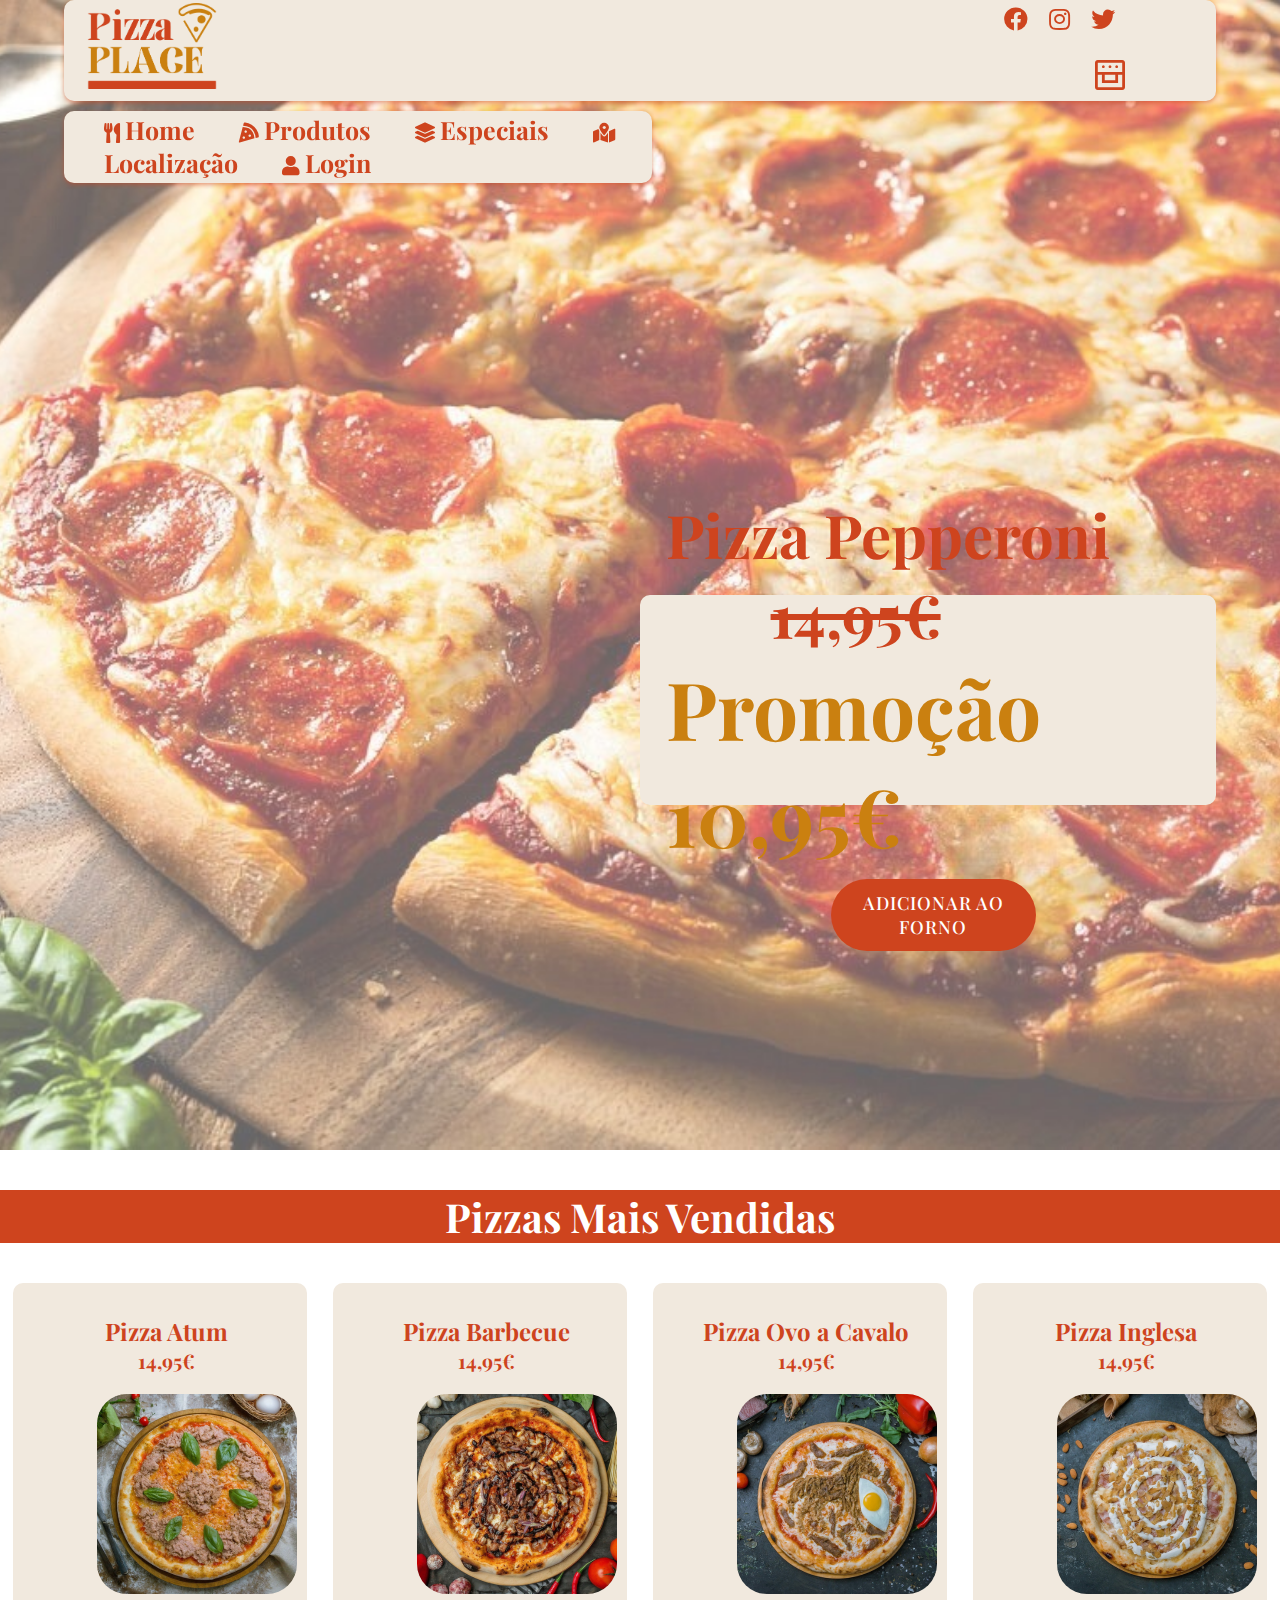
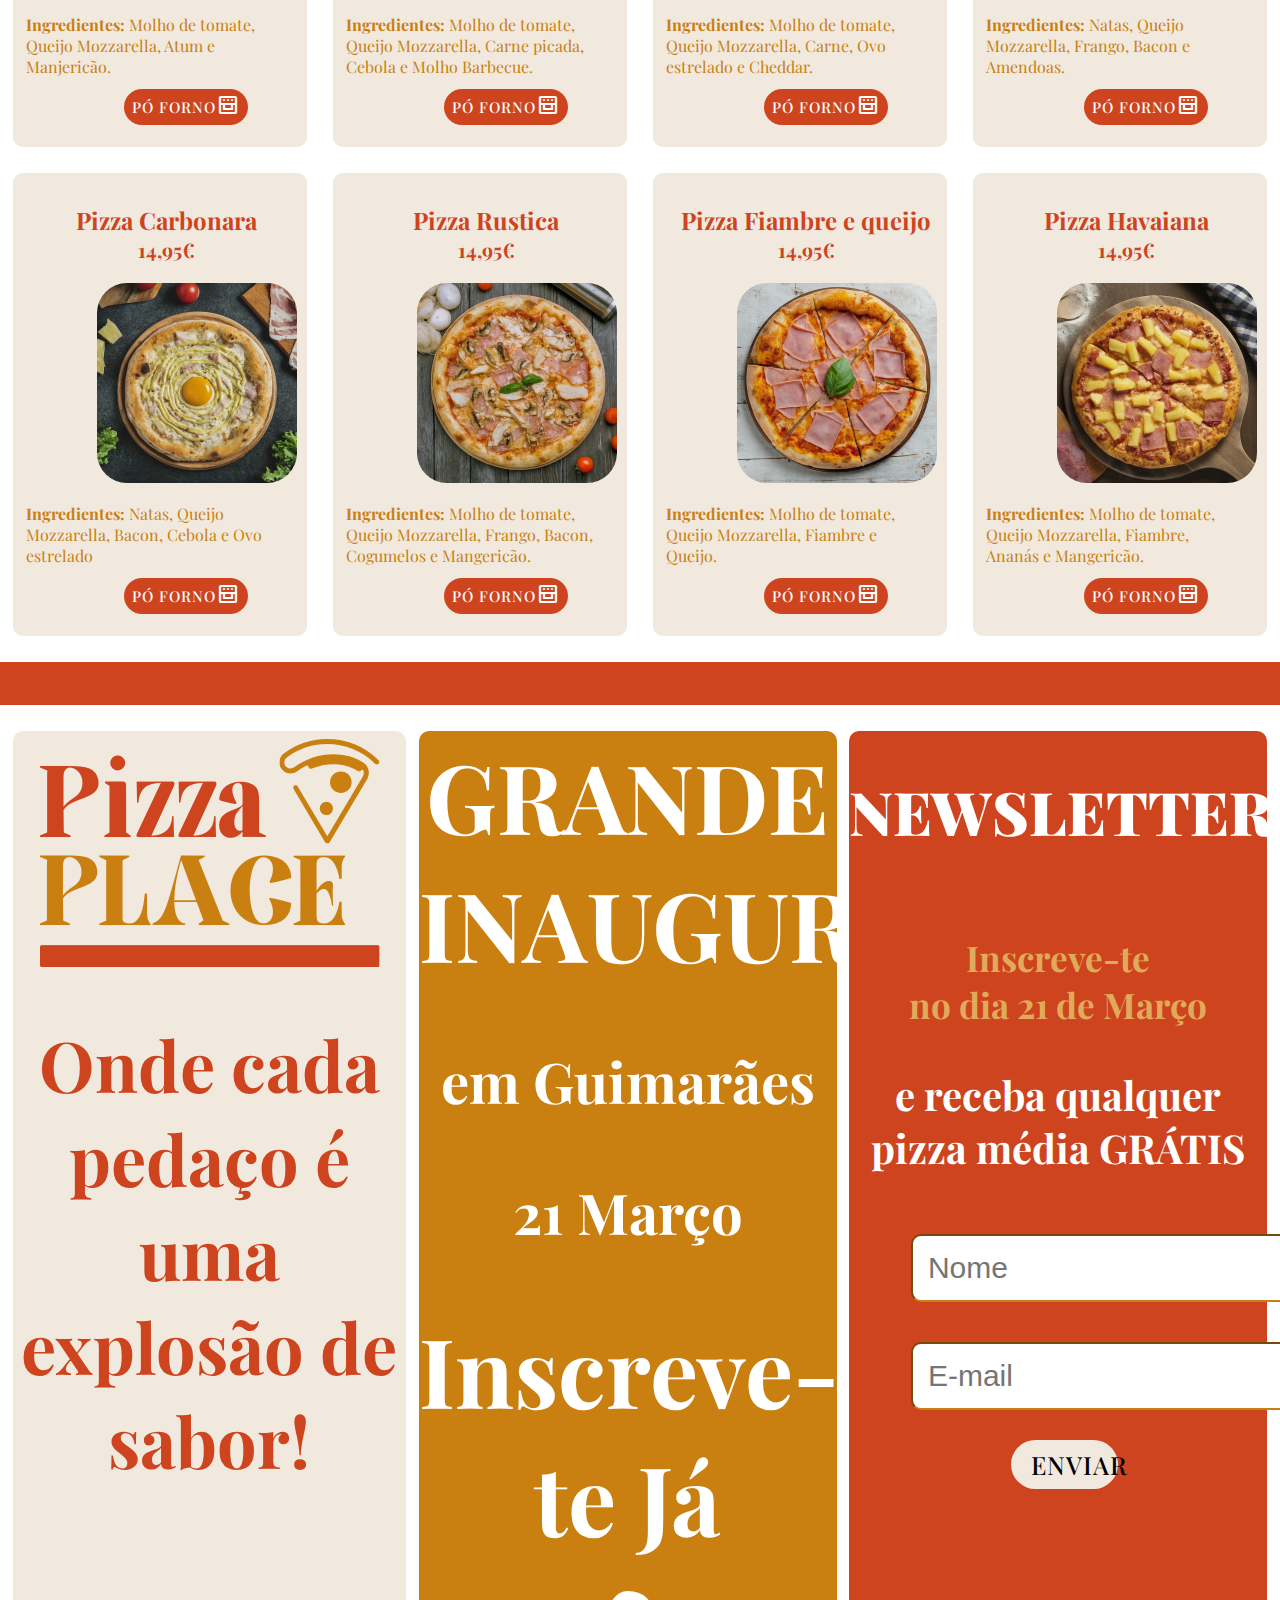
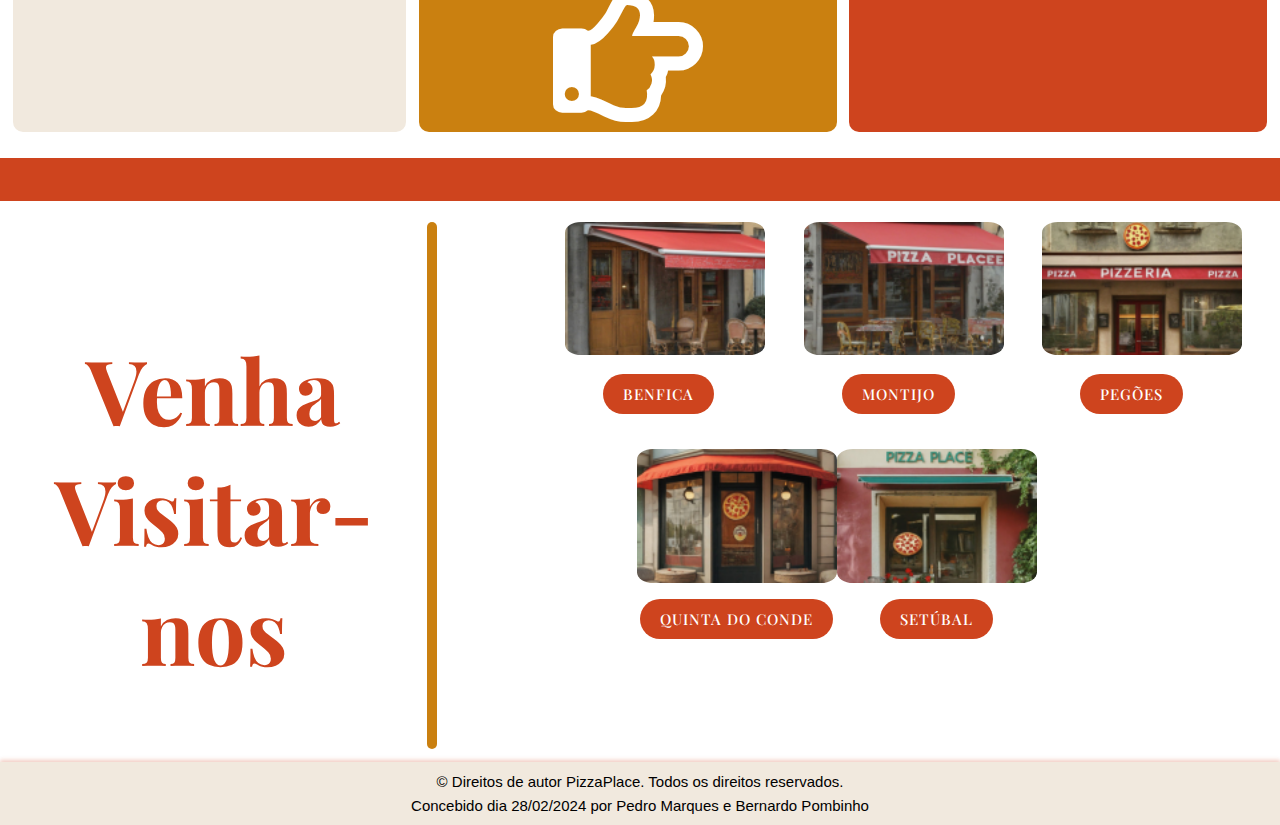
==== commit fe4d8bcb: "Update banner responsivo" ====
--- a/1223-g8/Pizzaplace - GP3_PART2/index.html
+++ b/1223-g8/Pizzaplace - GP3_PART2/index.html
@@ -40,6 +40,7 @@
         </div>
     </header>
     <section> <!--Section Promoção-->
+        <div id="background-img"></div>
         <div id="promo" class="row">
             <div id="texto">
                 <h1>Pizza Pepperoni <b>___</b><s>14,95€</s></h1>
--- a/1223-g8/Pizzaplace - GP3_PART2/estilo.css
+++ b/1223-g8/Pizzaplace - GP3_PART2/estilo.css
@@ -291,8 +291,6 @@
     font-size: 1.1rem;
     color: #CE441E;
 }
-
-
 /*Section Frase, convite e form*/
 
 #form .row{ /*Estrutura Section*/
@@ -350,10 +348,12 @@
 }
 
 #formulario h1{ /*"Newsletter*/
+    margin-bottom: 20%;
     text-transform: uppercase;
     font-size: 60px;
     color: #fff;
 }
+
 
 #formulario h2{ /*"Newsletter*/
     color:#e0aa5b;
@@ -368,6 +368,7 @@
     margin: 0 auto;
     padding: 0 10% 5%;
 }
+
 
 #formulario input{ /*formulario*/
     font-size: 30px;
@@ -389,6 +390,7 @@
     color: #000000;
     background: #f1e9de;
     text-align: center;
+    margin-left: 4%;
     width: 20%;
     text-decoration: none;
     margin-top: 3%;
@@ -688,23 +690,102 @@
     background: #CE441E;
     text-align: center;
     text-decoration:none;
+    margin-top: 1%;
 }
 .botao-login:hover{
     background-color: #CA8010;
 }
 
 .login div:last-child{
-    margin-bottom: 3%;
+    margin: 3% auto;
 }
 
 .login-footer{ /*Footer*/
+    width: 100%;
+    position: fixed;
+}
+
+.tablet{
+    display: none;
+}
+
+/*PAGINA Registo*/
+
+.register{ /*Estrutura bloco register*/
+    text-align: center;
+    background-color: #f1e9de;
+    width: 30%;
+    border-radius: 10px;
+    padding-bottom: 1%;
+    display: flex;
+    flex-direction: column;
+    height: 100%;
+    margin: 7.3% auto 7.3% auto;
+}
+
+.register h1{ /*"Titulo bloco"*/
+    font-size: 30px;
+}
+
+.register p{ /*"texto pre inputs"*/
+    margin-bottom: 1%;
+    font-size: 20px;
+    font-weight: bold;
+}
+
+.register input{ /*Estrutura inputs*/
+    font-size: 25px;
+    border-radius: 10px;
+}
+
+.register input::placeholder{ /*Texto dentro dos inputs*/
+    font-size: 20px;
+}
+
+.botao-register{ /*Botão "Registar"*/
+    text-transform: uppercase;
+    font-weight: 500;
+    font-size: 20px;
+    letter-spacing: 1px;
+    padding: 3px 15px;
+    border-radius: 50px;
+    transition: 0.5s;
+    color: #fff;
+    background: #CE441E;
+    text-align: center;
+    text-decoration:none;
+    margin-top: 1%;
+}
+.botao-register:hover{
+    background-color: #CA8010;
+}
+
+.register div:last-child{
+    margin-top: 3%;
+}
+
+.register-footer{ /*Footer*/
     position: fixed;
     width: 100%;
 }
 
-.tablet{
-    display: none;
-}
+.register label{
+    margin-bottom: 1%;
+    font-size: 20px;
+    font-weight: bold;
+
+}
+
+#registoLoja{
+    padding: 1%;
+    font-size: 1rem;
+    background-color: #fff;
+    border-radius: 10px;
+    color: #272727;
+    width: 50%;
+    margin: 0 auto;
+}
+
 
 /* Telemovel*/
 @media only screen and (max-width: 599px) {
@@ -716,6 +797,7 @@
         position: relative;
         z-index: 0;
     }
+
     #menu {
         display: none;
     }
@@ -758,6 +840,48 @@
         display: none;
     }
 
+    /*Pagina de registo*/
+    .register{
+        width: 100%;
+        margin: 10% auto 0 auto;
+    }
+
+    .register div:last-child{
+        margin-top: 0;
+    }
+
+    .botao-register{
+        display: flex;
+        margin: 0 auto;
+        justify-content: center;
+        width: 50%;
+    }
+    
+    .titulo{
+        padding: 0%;
+    }
+
+    .titulo h3{
+        margin: 0%;
+    }
+
+    /*Pagina de LOGIN*/
+    .login{
+        width: 100%;
+        margin: 10% auto 0 auto;
+    }
+
+    .login div:last-child{
+        margin-top: 0;
+    }
+
+    .botao-login{
+        display: flex;
+        margin: 0 auto;
+        justify-content: center;
+        width: 50%;
+    }
+
     /*Alteração nova loja*/
     .novaloja .row{
         display: flex;
@@ -770,9 +894,41 @@
             margin: 1%;
         }
     }
-}
-
-
+
+    #promo{ /*Estrutura Promoção*/
+        background-image: none;
+        height: 25rem;
+        margin-bottom: -7.5rem;
+    }
+
+    #promo #texto{
+        left: 0;
+        right:0%;
+        padding: 0;
+        display: block;
+        height: 25rem;
+        text-align: center;
+    }
+    #promo #texto h1{
+        font-size: 3rem;
+    }
+    #promo #texto h2{
+        font-size: 3.5rem;
+
+    }
+
+    #promo .botao-promo{
+        margin: 0 auto;
+    }
+
+    #background-img{
+        background-image: url("imagens/home.png");
+        height: 30rem;
+        background-repeat: no-repeat;
+        
+    }
+
+}
 /*Tablet*/
 @media only screen and (min-width: 600px) and (max-width:991px){
     /*Ocultação da nav bar para o menu burguer*/
@@ -802,10 +958,10 @@
     #icons_Footer{
         display: block;
     }
-
+    
     /*Alteração aos produtos*/
 
-    .col-3{
+    #pizzas .col-3{
         display: none;
     }
     
@@ -813,6 +969,48 @@
         display: block;
     }
     
+    /*Pagina de registo*/
+    .register{
+        width: 100%;
+        margin: 10% auto 0 auto;
+    }
+
+    .register div:last-child{
+        margin-top: 0;
+    }
+
+    .botao-register{
+        display: flex;
+        margin: 0 auto;
+        justify-content: center;
+        width: 50%;
+    }
+    
+    .titulo{
+        padding: 0%;
+    }
+
+    .titulo h3{
+        margin: 0%;
+    }
+
+    /*Pagina de LOGIN*/
+    .login{
+        width: 100%;
+        margin: 10% auto 0 auto;
+    }
+
+    .login div:last-child{
+        margin-top: 0;
+    }
+
+    .botao-login{
+        display: flex;
+        margin: 0 auto;
+        justify-content: center;
+        width: 50%;
+    }
+
     /*Alteração nova loja*/
     .novaloja .row{
         display: flex;
@@ -820,9 +1018,43 @@
         text-align: center;
         margin: 0;
 
-        .col-4{
-            width: 100%;
-            margin: 1%;
-        }
-    }
+    }
+    .col-4{
+        width: 100%;
+        margin: 1%;
+    }
+
+    #promo{ /*Estrutura Promoção*/
+        background-image: none;
+        height: 25rem;
+        margin-bottom: -7.5rem;
+    }
+
+    #promo #texto{
+        left: 0;
+        right:0%;
+        padding: 0;
+        display: block;
+        height: 25rem;
+        text-align: center;
+    }
+    #promo #texto h1{
+        font-size: 3.5rem;
+    }
+    #promo #texto h2{
+        font-size: 4rem;
+
+    }
+
+    #promo .botao-promo{
+        margin: 7% auto 0 auto;
+    }
+
+    #background-img{
+        background-image: url("imagens/home.png");
+        height: 30rem;
+        background-repeat: no-repeat;
+        
+    }
+
 }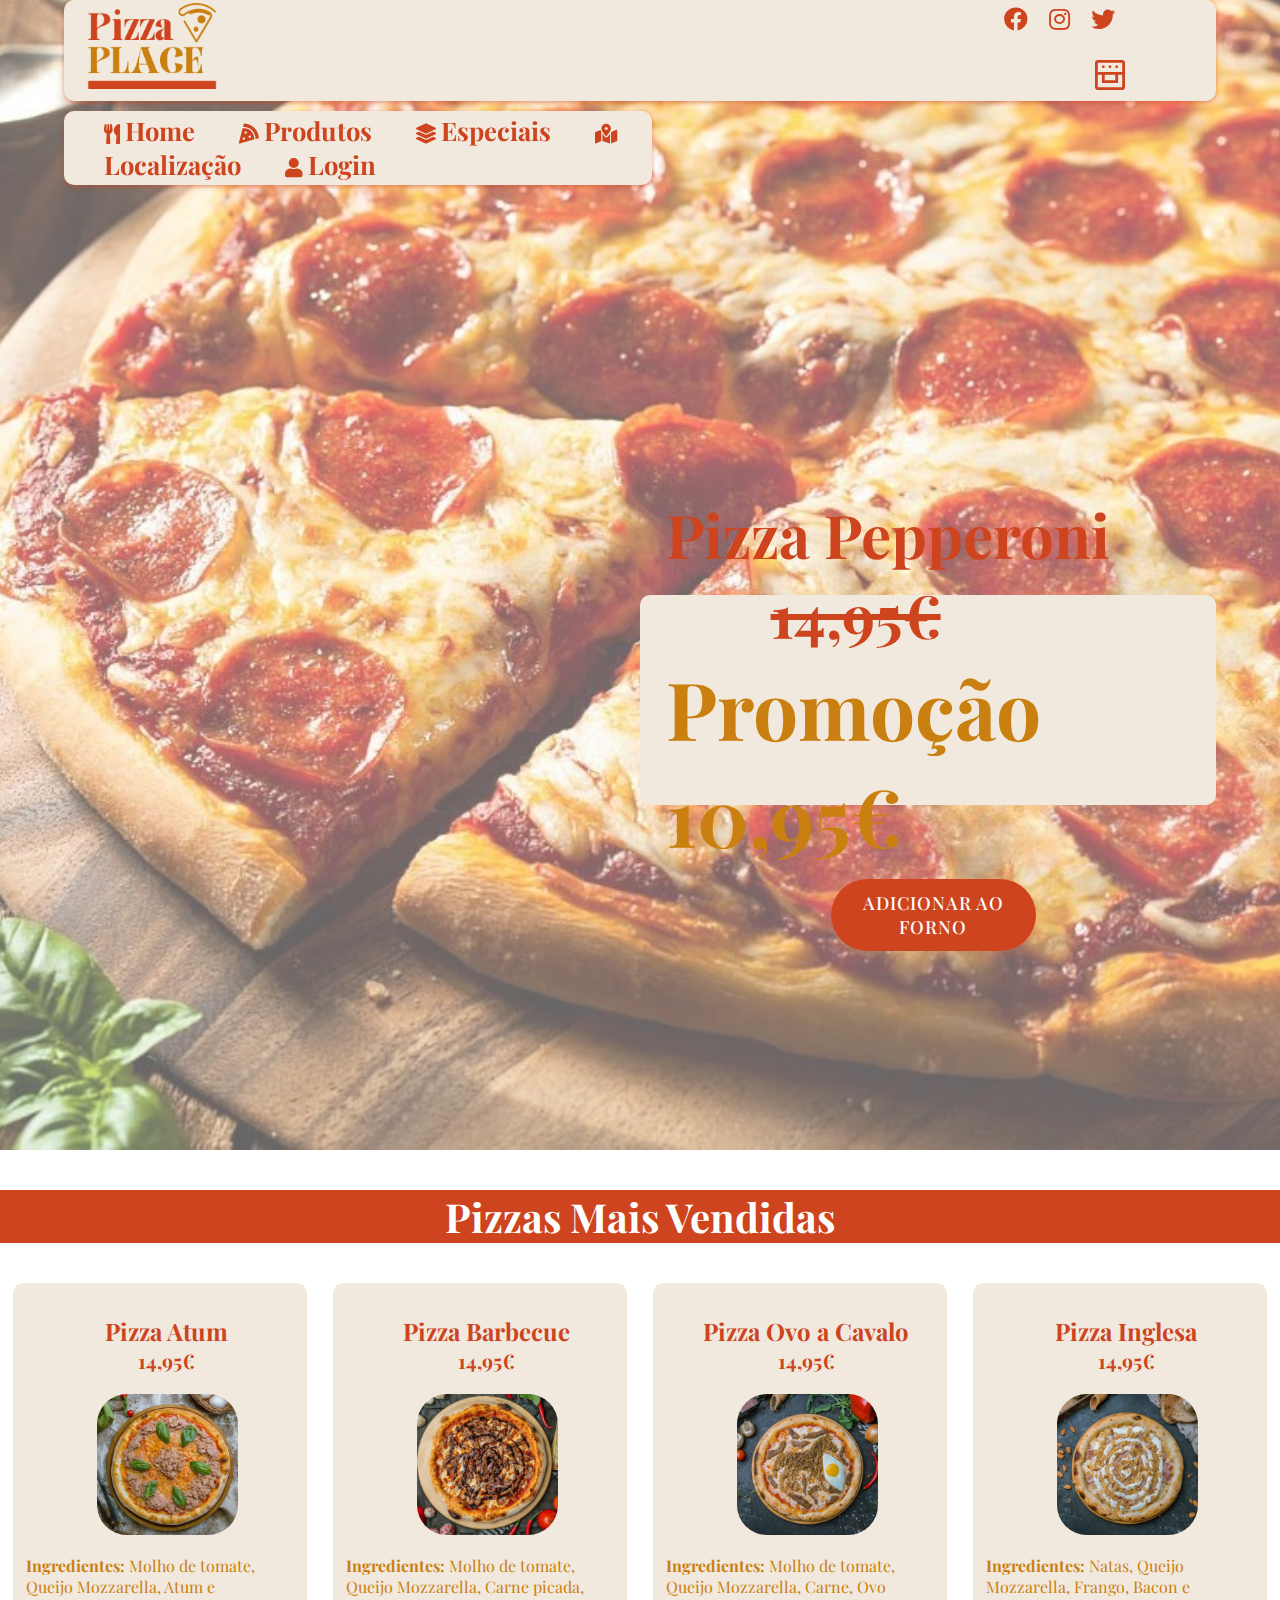
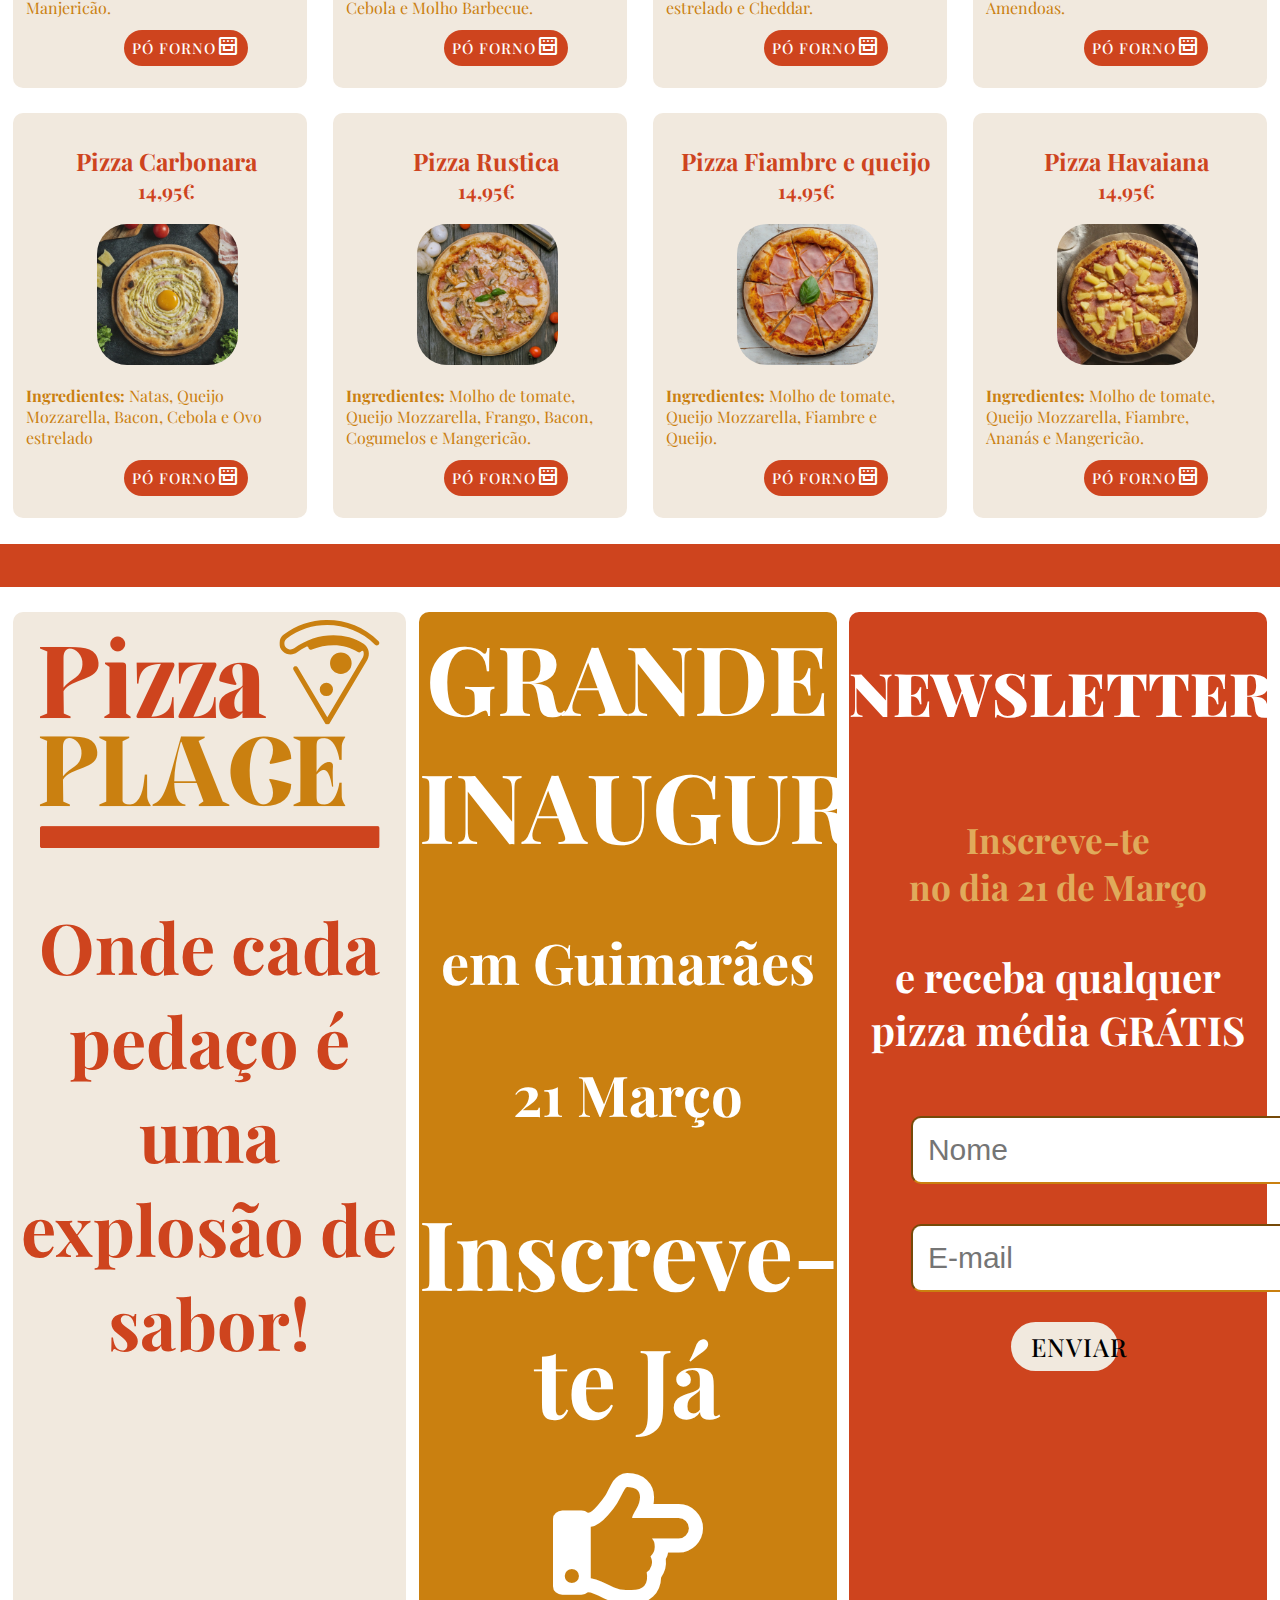
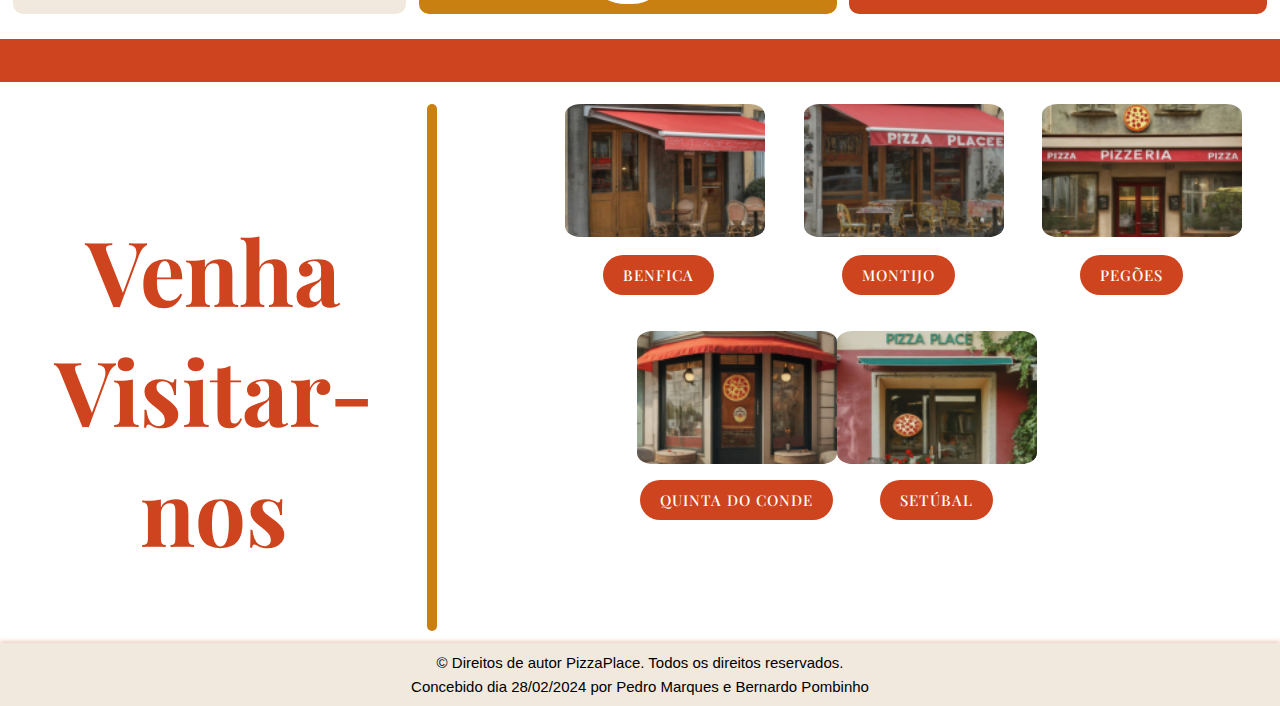
==== commit f27551ed: "Update final pizza project update" ====
--- a/1223-g8/Pizzaplace - GP3_PART2/index.html
+++ b/1223-g8/Pizzaplace - GP3_PART2/index.html
@@ -7,36 +7,36 @@
     <link rel="stylesheet" type="text/css" href="estilo.css">
     <link rel="stylesheet" type="text/css" href="fontawesome/css/all.css">
     <link rel="stylesheet" href="https://fonts.googleapis.com/css2?family=Material+Symbols+Outlined:opsz,wght,FILL,GRAD@20..48,100..700,0..1,-50..200" />
-    
+    <script src="https://ajax.googleapis.com/ajax/libs/jquery/3.7.1/jquery.min.js"></script>
 </head>
 <body>
-
-<header class="header"> <!--Barra Inicial e Menu-->
-    <div id="barra_inicial" class ="row">
-        <div class="col col-3">
-            <img src="imagens/pizzaria.png">
-        </div>
-        <div id="forno" class="col col-9 txt-right">
-            <div class="icons_header">
-                <ul>
-                    <i class="fab fa-facebook"></i> 
-                    <i class="fab fa-instagram"></i>    
-                    <i class="fab fa-twitter"></i>  
-                </ul>
-            </div>
-            <a href="#"><span class="burguer"><i class="fas fa-bars"></i></span></a>    
-            <a href="#" class="forno"><span class="material-symbols-outlined">
-                oven_gen</span></a>
-            </div>
-        </div>
-        <div id="menu" class="row">
-            <ul class="menu-list">
-                <li id="categoria"><i class="fas fa-utensils"></i><a href="index.html">Home</a></li>
-                <li id="categoria"><i class="fas fa-pizza-slice"></i><a href="produtos.html">Produtos</a></li>
-                <li id="categoria"><i class="fas fa-layer-group"></i><a href="especiais.html">Especiais</a></li>
-                <li id="categoria"><i class="fas fa-map-marked-alt"></i><a href="localizacao.html">Localização</a></li>
-                <li id="categoria"><i class="fas fa-user"></i><a href="login.html">Login</a></li>
-            </ul>
+    <header class="header"> <!--Barra Inicial e Menu-->
+        <div id="barra_inicial" class ="row">
+            <div class="col col-3">
+                <img src="imagens/pizzaria.png">
+            </div>
+            <div id="forno" class="col col-9 txt-right">
+                <div class="icons_header">
+                    <ul>
+                        <i class="fab fa-facebook"></i> 
+                        <i class="fab fa-instagram"></i>    
+                        <i class="fab fa-twitter"></i>  
+                    </ul>
+                </div>
+                <a href="#"><span class="burguer"><i class="fas fa-bars"></i></span></a>    
+                <a href="#" class="forno"><span class="material-symbols-outlined">
+                    oven_gen</span>
+                </a>
+            </div>
+        </div>
+            <div id="menu" class="row">
+                <ul class="menu-list">
+                    <li id="categoria"><i class="fas fa-utensils"></i><a href="index.html">Home</a></li>
+                    <li id="categoria"><i class="fas fa-pizza-slice"></i><a href="produtos.html">Produtos</a></li>
+                    <li id="categoria"><i class="fas fa-layer-group"></i><a href="especiais.html">Especiais</a></li>
+                    <li id="categoria"><i class="fas fa-map-marked-alt"></i><a href="localizacao.html">Localização</a></li>
+                    <li id="categoria"><i class="fas fa-user"></i><a href="login.html">Login</a></li>
+             </ul>
         </div>
     </header>
     <section> <!--Section Promoção-->
@@ -53,7 +53,7 @@
     <section id="pizzas"> <!--Section Pizzas mais vendidas-->
 		<h3>Pizzas Mais Vendidas</h3>
 		<div class="row">
-			<div class="col col-3">
+			<div class="col col-3 exemplo">
 				<h4>Pizza Atum</h4>
                 <h5>14,95€</h5>
 				<img src="imagens/atum.png">
@@ -62,7 +62,7 @@
                 <a href="#" class="botao-compra">Pó Forno<span class="material-symbols-outlined">
                     oven_gen</span></a>
 			</div>
-			<div class="col col-3">
+			<div class="col col-3 exemplo">
 				<h4>Pizza Barbecue</h4>
                 <h5>14,95€</h5>
 				<img src="imagens/bbq.png">
@@ -71,7 +71,7 @@
                 <a href="#" class="botao-compra">Pó Forno<span class="material-symbols-outlined">
                     oven_gen</span></a>
 			</div>
-			<div class="col col-3 produtos">
+			<div class="col col-3 produtos exemplo">
 				<h4>Pizza Ovo a Cavalo</h4>
                 <h5>14,95€</h5>
 				<img src="imagens/ovo a cavalo.png">
@@ -80,7 +80,7 @@
                 <a href="#" class="botao-compra">Pó Forno<span class="material-symbols-outlined">
                     oven_gen</span></a>
 			</div>
-            <div class="col col-3 produtos">
+            <div class="col col-3 produtos exemplo">
 				<h4>Pizza Inglesa</h4>
                 <h5>14,95€</h5>
 				<img src="imagens/inglesa.png">
@@ -91,7 +91,7 @@
 			</div>
 		</div>
         <div class="row">
-			<div class="col col-3 produtos">
+			<div class="col col-3 produtos exemplo">
 				<h4>Pizza Carbonara</h4>
                 <h5>14,95€</h5>
 				<img src="imagens/carbonara.png">
@@ -100,7 +100,7 @@
                 <a href="#" class="botao-compra">Pó Forno<span class="material-symbols-outlined">
                     oven_gen</span></a>
 			</div>
-			<div class="col col-3 produtos">
+			<div class="col col-3 produtos exemplo">
 				<h4>Pizza Rustica</h4>
                 <h5>14,95€</h5>
 				<img src="imagens/rustica.png">
@@ -108,7 +108,7 @@
 				</p>
                 <a href="#" class="botao-compra">Pó Forno<span class="material-symbols-outlined">oven_gen</span></a>
 			</div>
-			<div class="col col-3 produtos">
+			<div class="col col-3 produtos exemplo">
 				<h4>Pizza Fiambre e queijo</h4>
                 <h5>14,95€</h5>
 				<img src="imagens/fiambre e queijo.png">
@@ -117,7 +117,7 @@
                 <a href="#" class="botao-compra">Pó Forno<span class="material-symbols-outlined">
                     oven_gen</span></a>
 			</div>
-            <div class="col col-3 produtos">
+            <div class="col col-3 produtos exemplo">
 				<h4>Pizza Havaiana</h4>
                 <h5>14,95€</h5>
 				<img src="imagens/havaiana.png">
@@ -128,88 +128,7 @@
 			</div>
 		</div>
 	</section>
-    <section id="pizzas" class="tablet">
-		<div class="row">
-			<div class="col col-6">
-				<h4>Pizza Atum</h4>
-                <h5>14,95€</h5>
-				<img src="imagens/atum.png">
-				<p><b>Ingredientes:</b> Molho de tomate, Queijo Mozzarella, Atum e Manjericão.
-                </p>
-                <a href="#" class="botao-compra">Pó Forno<span class="material-symbols-outlined">
-                    oven_gen</span></a>
-			</div>
-			<div class="col col-6">
-				<h4>Pizza Barbecue</h4>
-                <h5>14,95€</h5>
-				<img src="imagens/bbq.png">
-				<p><b>Ingredientes:</b> Molho de tomate, Queijo Mozzarella, Carne picada, Cebola e Molho Barbecue.
-                </p>
-                <a href="#" class="botao-compra">Pó Forno<span class="material-symbols-outlined">
-                    oven_gen</span></a>
-			</div>
-		</div>
-		<div class="row">
-			<div class="col col-6">
-				<h4>Pizza Atum</h4>
-                <h5>14,95€</h5>
-				<img src="imagens/ovo a cavalo.png">
-				<p><b>Ingredientes:</b> Molho de tomate, Queijo Mozzarella, Atum e Manjericão.
-                </p>
-                <a href="#" class="botao-compra">Pó Forno<span class="material-symbols-outlined">
-                    oven_gen</span></a>
-			</div>
-			<div class="col col-6">
-				<h4>Pizza Barbecue</h4>
-                <h5>14,95€</h5>
-				<img src="imagens/inglesa.png">
-				<p><b>Ingredientes:</b> Molho de tomate, Queijo Mozzarella, Carne picada, Cebola e Molho Barbecue.
-                </p>
-                <a href="#" class="botao-compra">Pó Forno<span class="material-symbols-outlined">
-                    oven_gen</span></a>
-			</div>
-		</div>
-		<div class="row">
-			<div class="col col-6">
-				<h4>Pizza Atum</h4>
-                <h5>14,95€</h5>
-				<img src="imagens/carbonara.png">
-				<p><b>Ingredientes:</b> Molho de tomate, Queijo Mozzarella, Atum e Manjericão.
-                </p>
-                <a href="#" class="botao-compra">Pó Forno<span class="material-symbols-outlined">
-                    oven_gen</span></a>
-			</div>
-			<div class="col col-6">
-				<h4>Pizza Barbecue</h4>
-                <h5>14,95€</h5>
-				<img src="imagens/rustica.png">
-				<p><b>Ingredientes:</b> Molho de tomate, Queijo Mozzarella, Carne picada, Cebola e Molho Barbecue.
-                </p>
-                <a href="#" class="botao-compra">Pó Forno<span class="material-symbols-outlined">
-                    oven_gen</span></a>
-			</div>
-		</div>
-		<div class="row">
-			<div class="col col-6">
-				<h4>Pizza Atum</h4>
-                <h5>14,95€</h5>
-				<img src="imagens/fiambre e queijo.png">
-				<p><b>Ingredientes:</b> Molho de tomate, Queijo Mozzarella, Atum e Manjericão.
-                </p>
-                <a href="#" class="botao-compra">Pó Forno<span class="material-symbols-outlined">
-                    oven_gen</span></a>
-			</div>
-			<div class="col col-6">
-				<h4>Pizza Barbecue</h4>
-                <h5>14,95€</h5>
-				<img src="imagens/havaiana.png">
-				<p><b>Ingredientes:</b> Molho de tomate, Queijo Mozzarella, Carne picada, Cebola e Molho Barbecue.
-                </p>
-                <a href="#" class="botao-compra">Pó Forno<span class="material-symbols-outlined">
-                    oven_gen</span></a>
-			</div>
-        </div>
-    </section> 
+    
     <section id="form"> <!--Section Frase, convite e form-->
         <h1 class="barra">a</h1> <!--Barra de separação de sections-->
         <div class="novaloja">
@@ -290,5 +209,12 @@
             <p>Concebido dia 28/02/2024 por <b>Pedro Marques</b> e <b>Bernardo Pombinho</b></p>
         </div>
     </section>
+    <script>
+        $(document).ready(function(){
+            $("#barras").click(function(){
+                $("#elemento").toggle();
+            });
+        });
+    </script>
 </body>
 </html>--- a/1223-g8/Pizzaplace - GP3_PART2/estilo.css
+++ b/1223-g8/Pizzaplace - GP3_PART2/estilo.css
@@ -57,7 +57,7 @@
 
 header a{
     color: #CE441E;
-    font-size: 25px;
+    font-size: 1.6rem;
 }
 
 
@@ -260,8 +260,8 @@
 #pizzas .row img{ /*Imagens Pizzas*/
     border-radius: 30px;
     margin-left: 25.5%;
-    width: 200px;
-    height: 200px;
+    width: 50%;
+    height: auto;
 }
 
 
@@ -570,8 +570,8 @@
     color: #fff;
     background: #CE441E;
     text-align: center;
-    margin-left: 70%;
-    width: 20%;
+    margin-right: 5%;
+    float: right;
     text-decoration: none;
     margin-top: 0;
     display: inline;
@@ -614,7 +614,7 @@
 }
 
 .localizacao h1{ /*Titulo*/
-    font-size: 50px;
+    font-size: 2rem;
 }
 
 .localizacao p{ /*paragrafo*/
@@ -786,6 +786,11 @@
     margin: 0 auto;
 }
 
+#elemento{
+    display: none;
+}
+
+
 
 /* Telemovel*/
 @media only screen and (max-width: 599px) {
@@ -927,7 +932,69 @@
         background-repeat: no-repeat;
         
     }
-
+    /*Alteração nas especiais*/
+    .especiais{ margin: 0;}
+    .especiais .row{ margin: 4% 1%; padding: 5% 0;}
+    .especiais .col{
+        display: table-row;
+        text-align: center;
+    }
+
+    .localizacao{
+        width: 100%;
+        margin: 0 auto;
+    }
+
+    .localizacao iframe{
+        width: 100%;
+        margin: 0;
+        padding: 0 !important;
+    }
+
+    .localizacao h1{
+        font-size: 1.5rem;
+    }
+
+    .localizacao p{
+        font-size: 1rem;
+    }
+    
+    #elemento ul{
+        width: 90%;
+        margin: 0% auto;
+    }
+
+    #elemento ul{
+        align-items: center !important;
+        list-style-type: none;
+        display: inline;
+        padding: 0%;
+        text-align: right;
+    }
+    
+    #elemento li {
+        color: #CE441E;
+        font-size: 1.6rem;
+        font-weight: bolder;
+        padding-bottom: 2% !important;
+    }
+    
+    #elemento a{
+        text-decoration: none;
+        margin-right: 5% !important;
+    }
+
+    #teste{
+        width: 100%;
+        box-shadow: 0px 2px 4px #ce441e7e;
+        background-color: #f1e9de;
+    }
+
+    .header ul{
+        box-shadow: none;
+    }
+
+   
 }
 /*Tablet*/
 @media only screen and (min-width: 600px) and (max-width:991px){
@@ -961,12 +1028,25 @@
     
     /*Alteração aos produtos*/
 
-    #pizzas .col-3{
-        display: none;
-    }
-    
-    .tablet{
-        display: block;
+    #pizzas .row img{ /*Imagens Pizzas*/
+        border-radius: 30px;
+        width: 50%;
+        height: auto;
+    }
+
+    #pizzas p{
+        width: 100%;
+        height: 4rem;
+    }
+    .exemplo{
+        width:48.7% !important;
+        display: inline-block !important;
+        margin: 0 auto 2% auto !important;
+    }
+
+    #pizzas .row{
+        display: block !important;
+        width: 100% !important;
     }
     
     /*Pagina de registo*/
@@ -991,7 +1071,7 @@
     }
 
     .titulo h3{
-        margin: 0%;
+        margin: 0 0 5% 0;
     }
 
     /*Pagina de LOGIN*/
@@ -1057,4 +1137,78 @@
         
     }
 
+    /*Alteração nas especiais*/
+    .especiais{ margin: 0;}
+    .especiais .row{ margin: 2%; padding: 2% 0;}
+    .especiais .col{
+        display: table-cell;
+        text-align: center;
+        margin: 2%;
+    }
+    .especiais .col-4{
+        width: 33%;
+    }
+
+    .localizacao{
+        margin: 0;
+    }
+
+    .par{
+        width: 49% !important;
+        display: inline-block !important;
+    }
+
+    .impar{
+        width: 49% !important;
+        display: inline-block !important;
+    }
+
+    .localizacao iframe{
+        width: 100%;
+        margin: 0;
+        padding: 0;
+    }
+
+    .localizacao h1{
+        font-size: 1.5rem;
+    }
+
+    .localizacao p{
+        font-size: 1rem;
+    }
+
+    #elemento ul{
+        width: 90%;
+        margin: 1% auto;
+    }
+
+    #elemento ul{
+        align-items: center !important;
+        list-style-type: none;
+        display: flex;
+        justify-content: space-between;
+        padding: 0%;
+    }
+    
+    #elemento li {
+        color: #CE441E;
+        font-size: 1.6rem;
+        font-weight: bolder;
+    }
+    
+    #elemento a{
+        text-decoration: none;
+    }
+
+    #teste{
+        width: 100%;
+        box-shadow: 0px 2px 4px #ce441e7e;
+        background-color: #f1e9de;
+    }
+
+    .header ul{
+        box-shadow: none;
+    }
+
+   
 }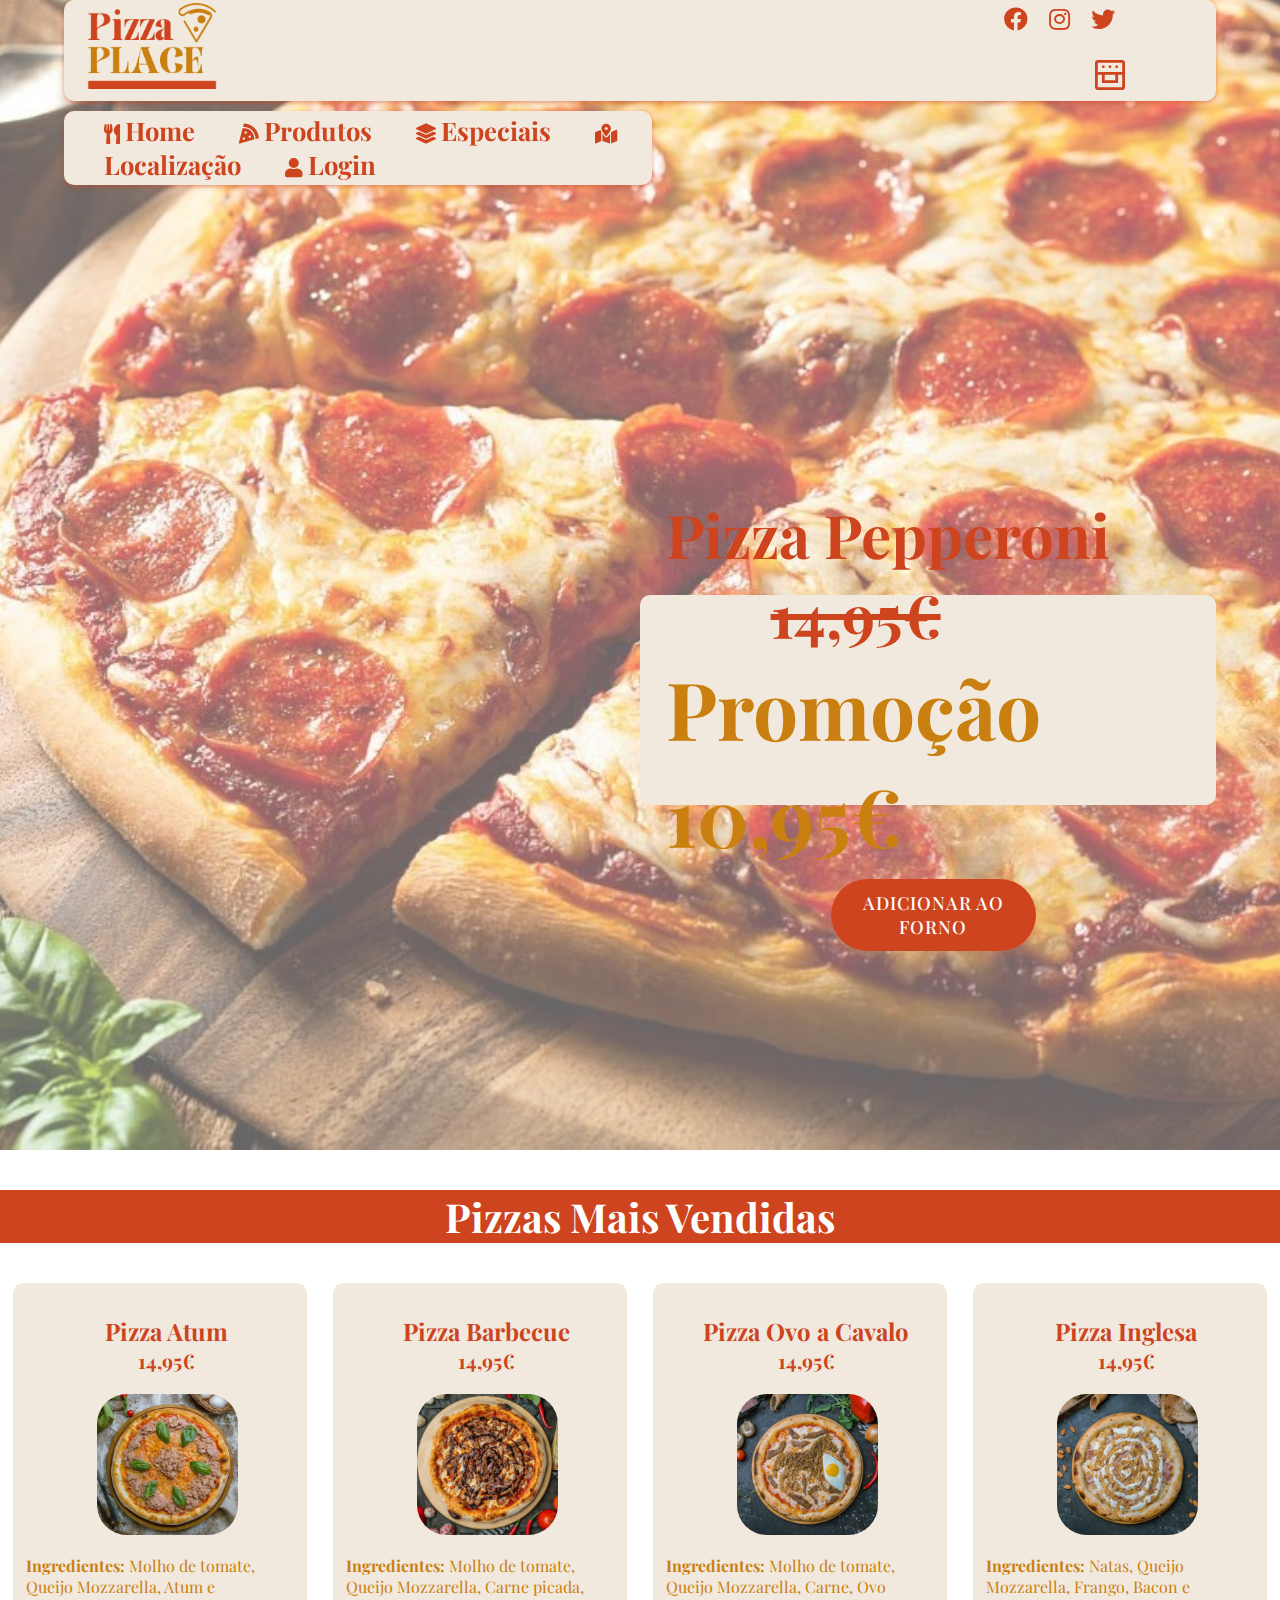
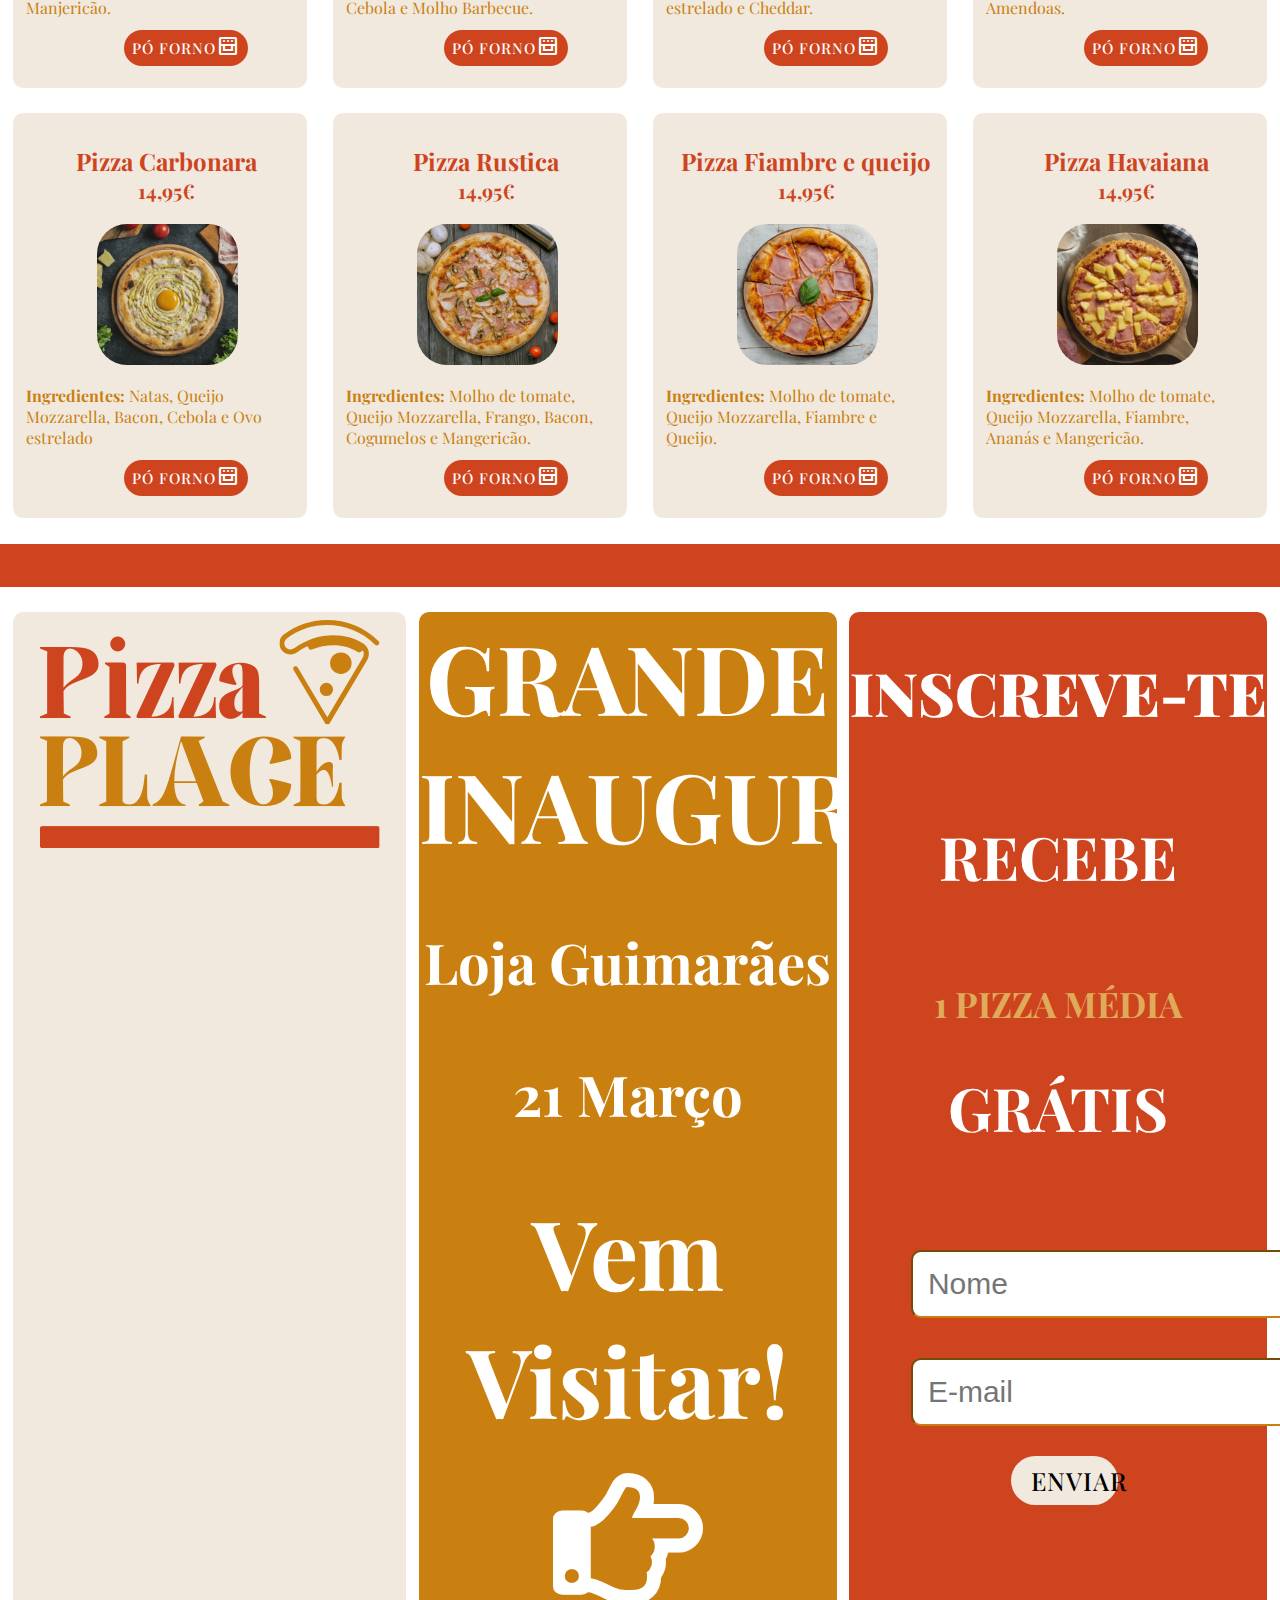
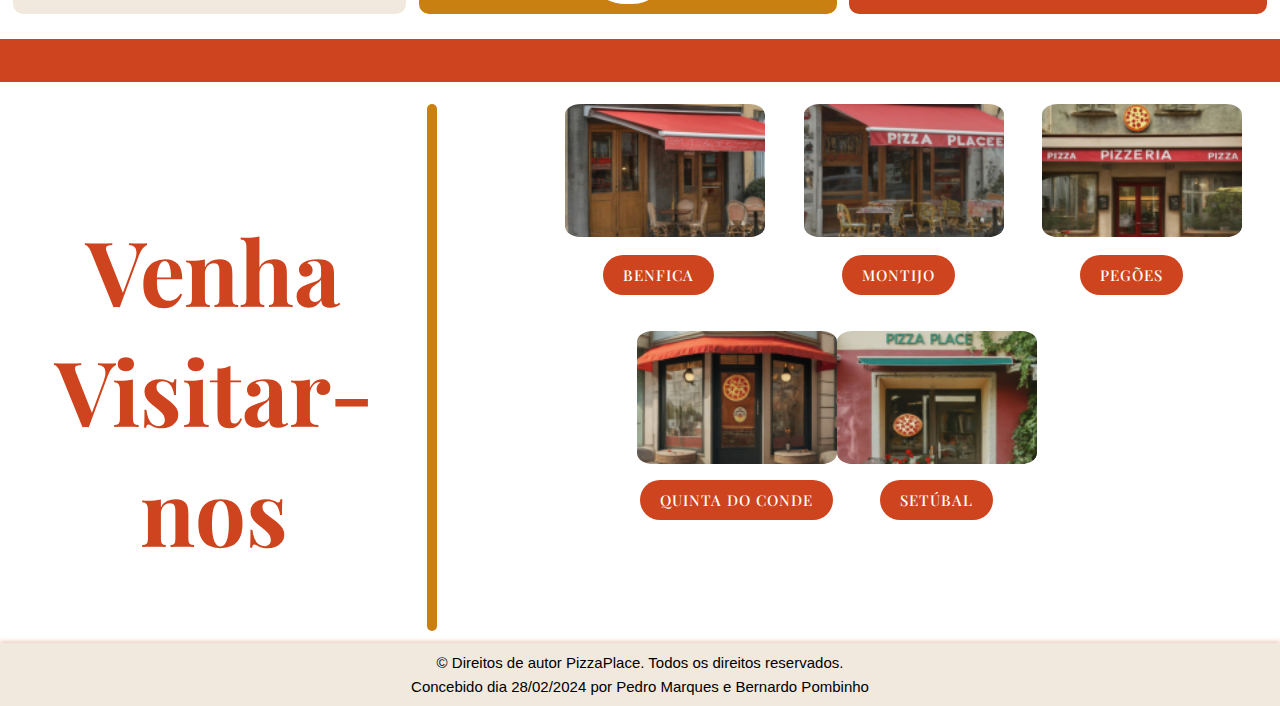
==== commit c55e1d2c: "Update final pizza project update" ====
--- a/1223-g8/Pizzaplace - GP3_PART2/index.html
+++ b/1223-g8/Pizzaplace - GP3_PART2/index.html
@@ -29,14 +29,25 @@
                 </a>
             </div>
         </div>
-            <div id="menu" class="row">
+        <div id="menu" class="row">
+            <ul class="menu-list">
+                <li id="categoria"><i class="fas fa-utensils"></i><a href="index.html">Home</a></li>
+                <li id="categoria"><i class="fas fa-pizza-slice"></i><a href="produtos.html">Produtos</a></li>
+                <li id="categoria"><i class="fas fa-layer-group"></i><a href="especiais.html">Especiais</a></li>
+                <li id="categoria"><i class="fas fa-map-marked-alt"></i><a href="localizacao.html">Localização</a></li>
+                <li id="categoria"><i class="fas fa-user"></i><a href="login.html">Login</a></li>
+            </ul>
+        </div>
+        <div id="elemento" class="row">
+            <div id="teste">
                 <ul class="menu-list">
                     <li id="categoria"><i class="fas fa-utensils"></i><a href="index.html">Home</a></li>
                     <li id="categoria"><i class="fas fa-pizza-slice"></i><a href="produtos.html">Produtos</a></li>
                     <li id="categoria"><i class="fas fa-layer-group"></i><a href="especiais.html">Especiais</a></li>
                     <li id="categoria"><i class="fas fa-map-marked-alt"></i><a href="localizacao.html">Localização</a></li>
                     <li id="categoria"><i class="fas fa-user"></i><a href="login.html">Login</a></li>
-             </ul>
+                </ul>
+            </div>
         </div>
     </header>
     <section> <!--Section Promoção-->
@@ -135,19 +146,19 @@
             <div class="row">
                 <div id="frase" class="col col-4">
                     <img src="imagens/pizzaria.png">
-                    <h1>Onde cada pedaço é uma explosão de sabor!</h1>
                 </div>
                 <div id="convite" class="col col-4">
-                    <h1>GRANDE <br> INAUGURAÇÃO</h1>
-                    <h3>em Guimarães</h3>
+                    <h1>GRANDE INAUGURAÇÃO</h1>
+                    <h3>Loja Guimarães</h3>
                     <h3>21 Março</h3>
-                    <h1>Inscreve-te Já</h1>
+                    <h1>Vem Visitar!</h1>
                     <i class="far fa-hand-point-right"></i>
                 </div>
                 <div id="formulario" class="col col-4">
-                    <h1><b>Newsletter</b></h1>
-                    <h2>Inscreve-te <br> no dia 21 de Março</h2>
-                    <h3>e receba qualquer <br> pizza média GRÁTIS</h3>
+                    <h1><b>Inscreve-te</b></h1>
+                    <h1>RECEBE</h1>
+                    <h2>1 PIZZA MÉDIA</h2>
+                    <h1>GRÁTIS</h1>
                     <div class="inputbox">
                         <div><input type="text" placeholder="Nome"></div> 
                         <div><input type="text" placeholder="E-mail"></div>
@@ -193,6 +204,42 @@
                     </div>
                 </div>
            </div>
+        </div>       
+    </section>
+
+    <section id="restaurantes-telefone" class="restaurantes"> <!--Section Restaurantes--> 
+        <div id="mensagem" class="col col-4">
+            <h1>Venha Visitar-nos</h1>
+        </div>
+        <div id="locais" class="row">
+            <div class="row">
+                <div class="col col-6">
+                    <img src="imagens/local1.png">
+                    <a href="#" class="botao-locais">Benfica</a>
+                </div>
+                <div class="col col-6">
+                    <img src="imagens/local2.png">
+                    <a href="#" class="botao-locais">Montijo</a>
+                </div>
+            </div>
+            <div class="row">
+                    <div class="col col-6">
+                        <img src="imagens/local3.png">
+                        <a id="img3" href="#" class="botao-locais">Pegões</a>
+                    </div>    
+                    <div class="col col-6">
+                        <img src="imagens/local5.png">
+                        <a href="#" class="botao-locais">Setúbal</a>
+                    </div>
+            </div>
+            <div class="row">
+                <div id="locais2" class="row">
+                    <div class="col col-12">
+                        <img src="imagens/local4.png">
+                        <a href="#" class="botao-locais">Quinta do Conde</a>
+                    </div>
+                </div>
+            </div>
         </div>       
     </section>
 </main>
@@ -211,7 +258,7 @@
     </section>
     <script>
         $(document).ready(function(){
-            $("#barras").click(function(){
+            $("#barra_inicial").click(function(){
                 $("#elemento").toggle();
             });
         });
--- a/1223-g8/Pizzaplace - GP3_PART2/estilo.css
+++ b/1223-g8/Pizzaplace - GP3_PART2/estilo.css
@@ -310,7 +310,7 @@
 
 #frase h1{ /*slogan*/
     color:#CE441E;
-    font-size: 70px;
+    font-size: 3rem;
 }
 
 
@@ -545,12 +545,12 @@
 }
 
 .especiais h1{ /*Titulo*/
-    font-size: 50px;
+    font-size: 4rem;
     text-align: right;
 }
 
 .especiais p{ /*paragrafo*/
-    font-size: 30px;
+    font-size: 1.3rem;
     text-align: right;
 }
 
@@ -790,7 +790,9 @@
     display: none;
 }
 
-
+.restaurantes{
+    display: none;
+}
 
 /* Telemovel*/
 @media only screen and (max-width: 599px) {
@@ -894,10 +896,65 @@
         text-align: center;
         margin: 0;
 
-        .col-4{
-            width: 100%;
-            margin: 1%;
-        }
+    }
+
+    #convite {
+        font-size: 2rem;
+
+    }
+
+    #convite h1 {
+        margin-bottom: 3%;
+        
+    }
+
+    #convite i{
+        display: none;
+    }
+
+    #formulario{
+        font-size: 2rem;
+        width: 100%
+    }
+
+    #formulario h2{
+        color: #fff;
+    }
+
+    #formulario input{
+        font-size: 1.5rem
+    }
+
+    #formulario a{
+        width: 80%;
+    }
+    #restaurantes{
+        display: none;
+    }
+    .restaurantes{
+        display: block;
+    }
+
+    #mensagem h1{
+        font-size: 3rem;
+        margin:3% 0 3% 0;   
+    }
+
+    .row #locais{
+        margin: 0% auto;
+        display: flex;
+    }
+
+    #locais{
+        padding: 0% 5% 0 5%;
+    }
+
+    
+
+    
+    .col-4{
+        width: 100%;
+        margin: 1%;
     }
 
     #promo{ /*Estrutura Promoção*/
@@ -933,11 +990,44 @@
         
     }
     /*Alteração nas especiais*/
-    .especiais{ margin: 0;}
-    .especiais .row{ margin: 4% 1%; padding: 5% 0;}
-    .especiais .col{
-        display: table-row;
-        text-align: center;
+    .especiais{
+        width: 100%;
+        margin: 0;
+    }
+
+    .especiais .row{
+        display: flex;
+        flex-wrap: wrap;
+        margin-top: 2%;
+        align-items: center;
+        justify-content: center;
+
+    }
+
+    .especiais img{
+        display: flex;
+        width: 50%;
+        margin: 0 auto;
+
+    }
+
+    .especiais .col-4{
+        width: 100%;
+        margin: 3% auto 0 auto;
+    }
+
+    .especiais .col-8{
+        width: 100%;
+        display: flex;
+        flex-wrap: wrap;
+        flex-direction: column;
+        justify-content: center;
+        margin-bottom: 3%;
+    }
+
+
+    .especiais a{
+        margin: 0 auto;
     }
 
     .localizacao{
@@ -994,6 +1084,9 @@
         box-shadow: none;
     }
 
+
+
+
    
 }
 /*Tablet*/
@@ -1061,7 +1154,7 @@
 
     .botao-register{
         display: flex;
-        margin: 0 auto;
+        margin: 3% auto 0 auto;
         justify-content: center;
         width: 50%;
     }
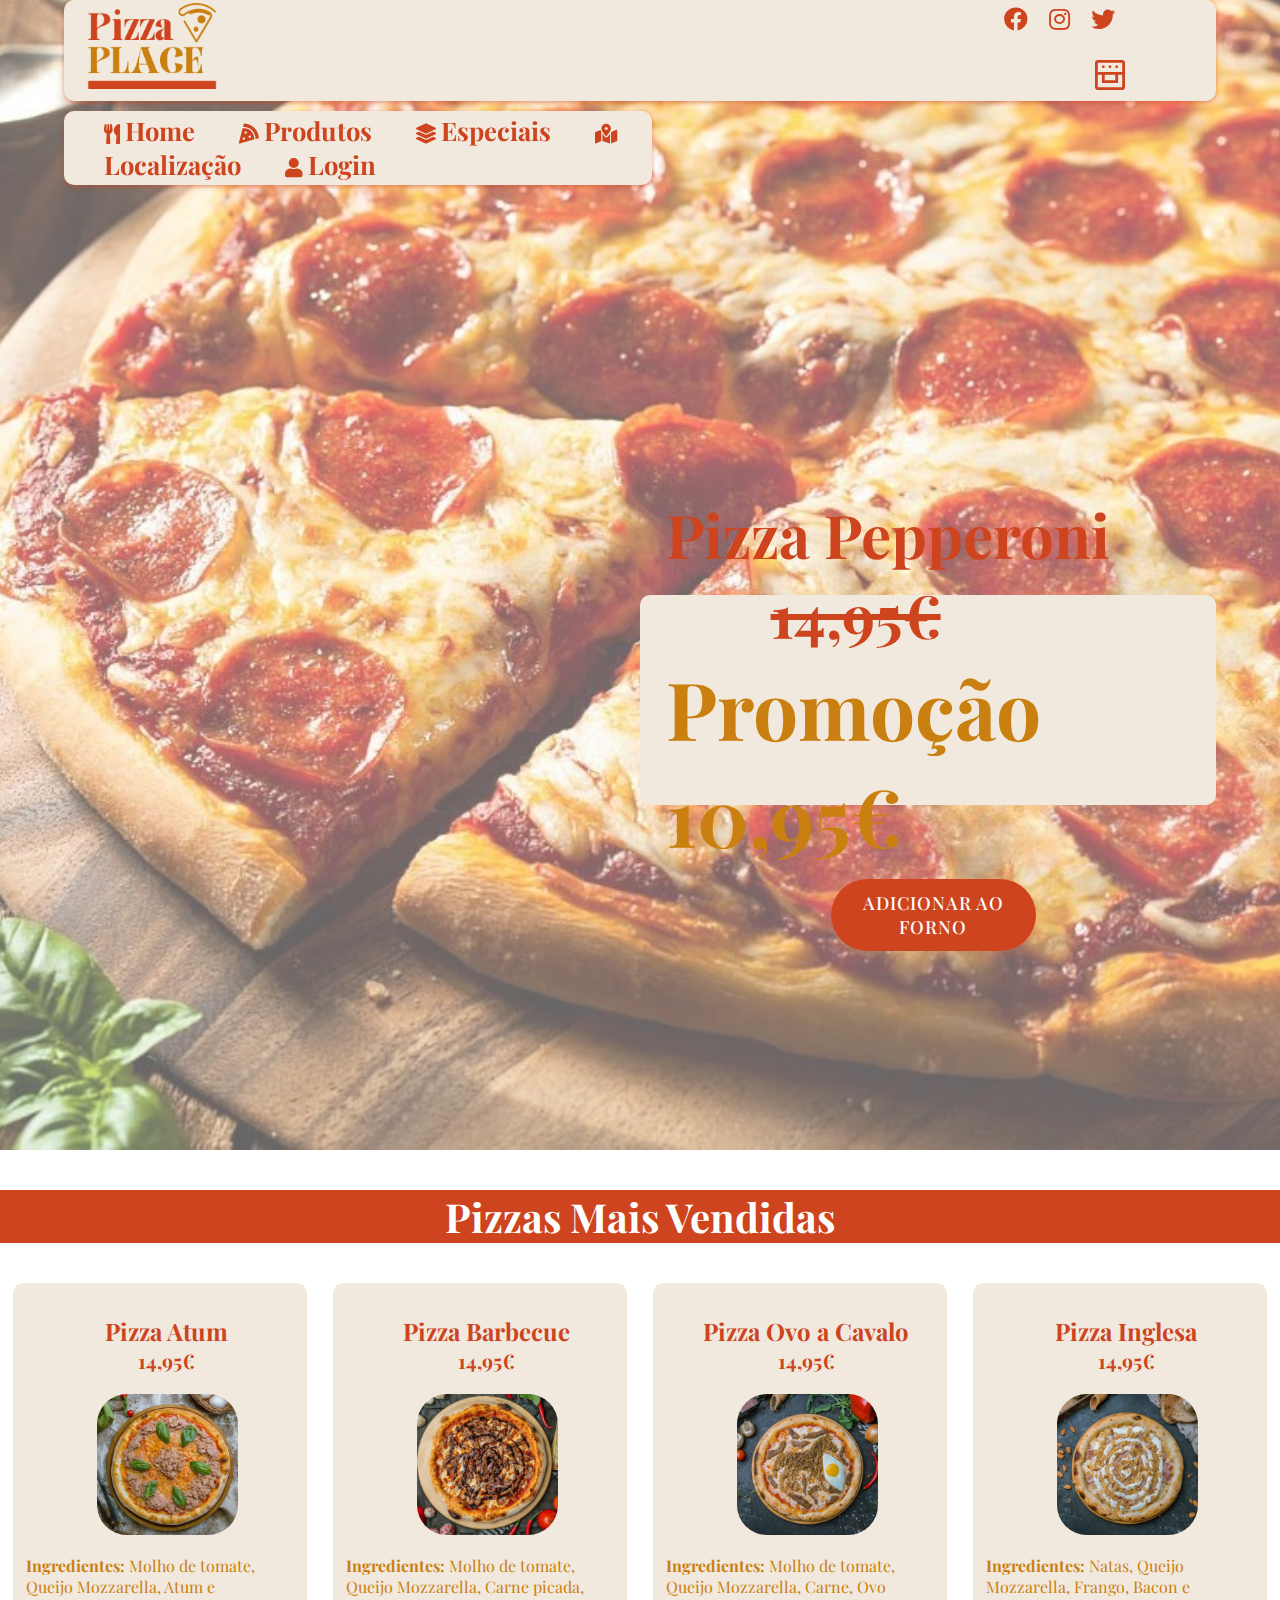
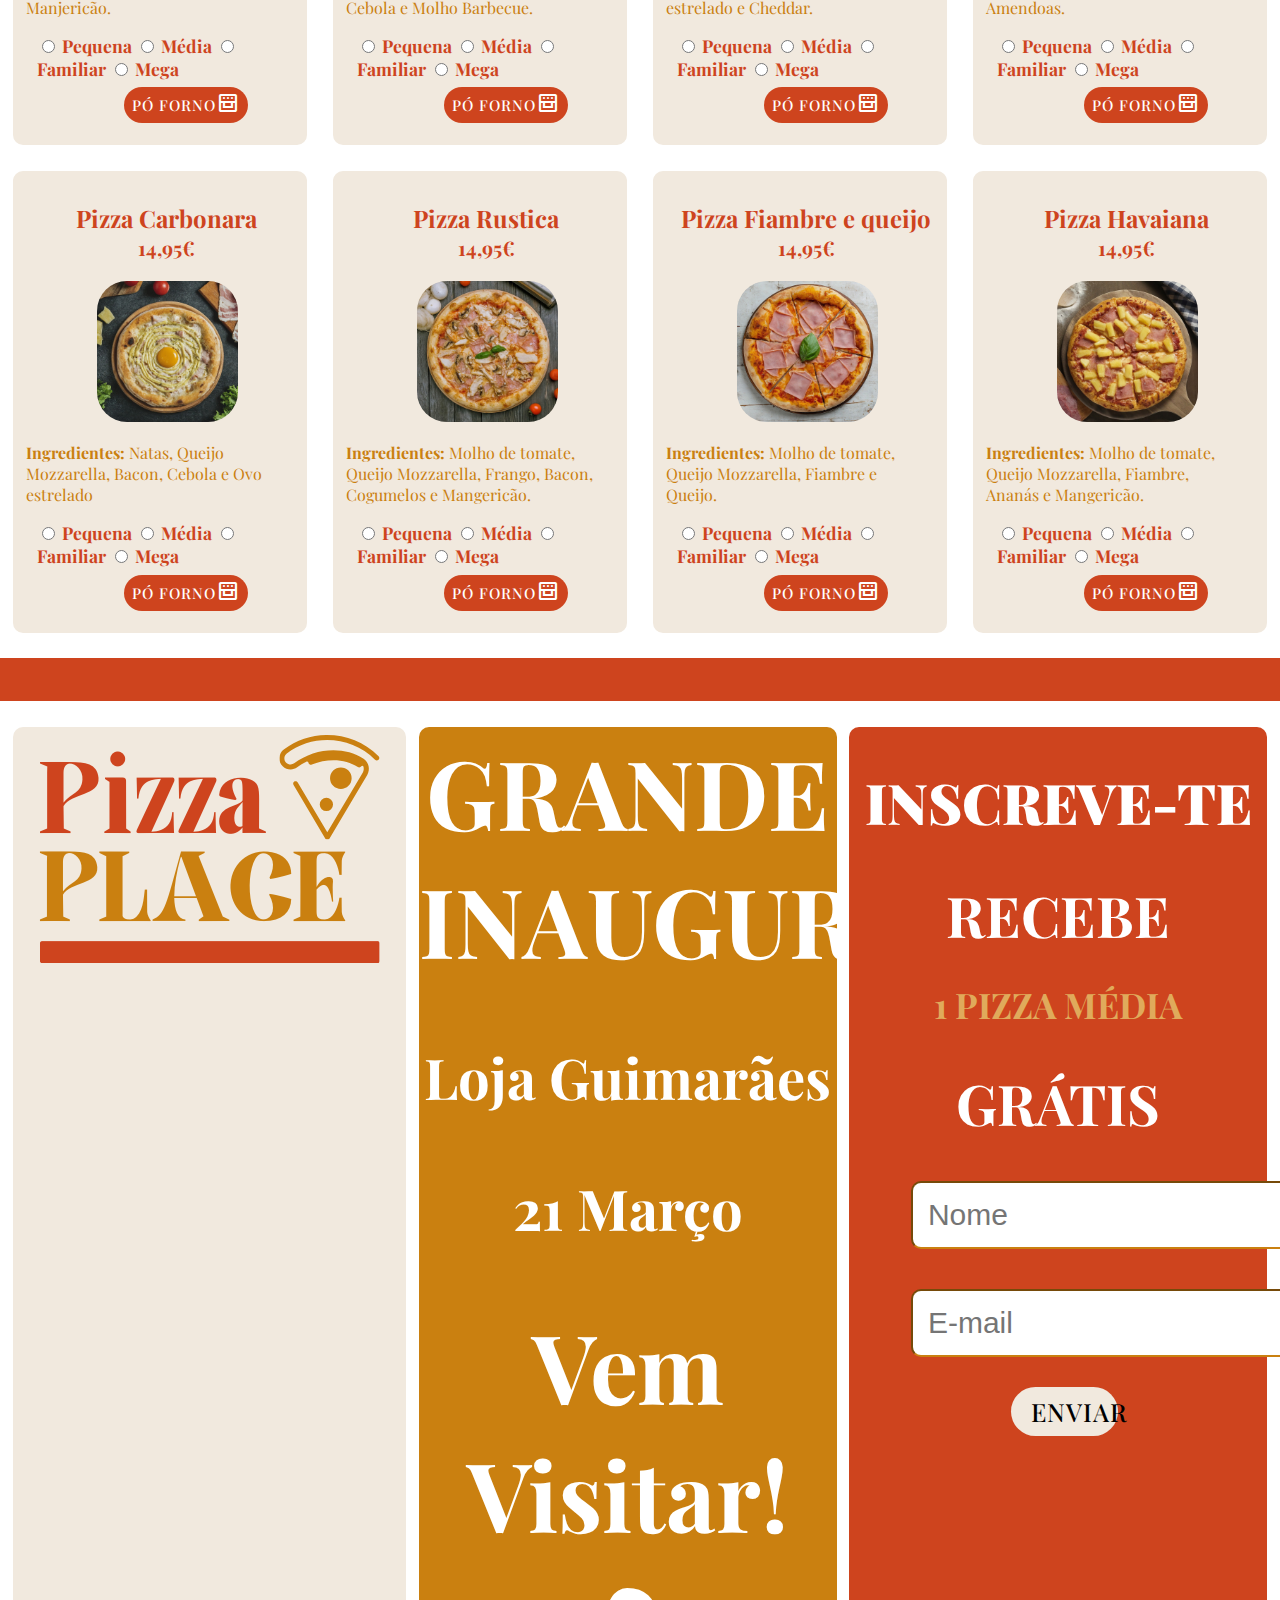
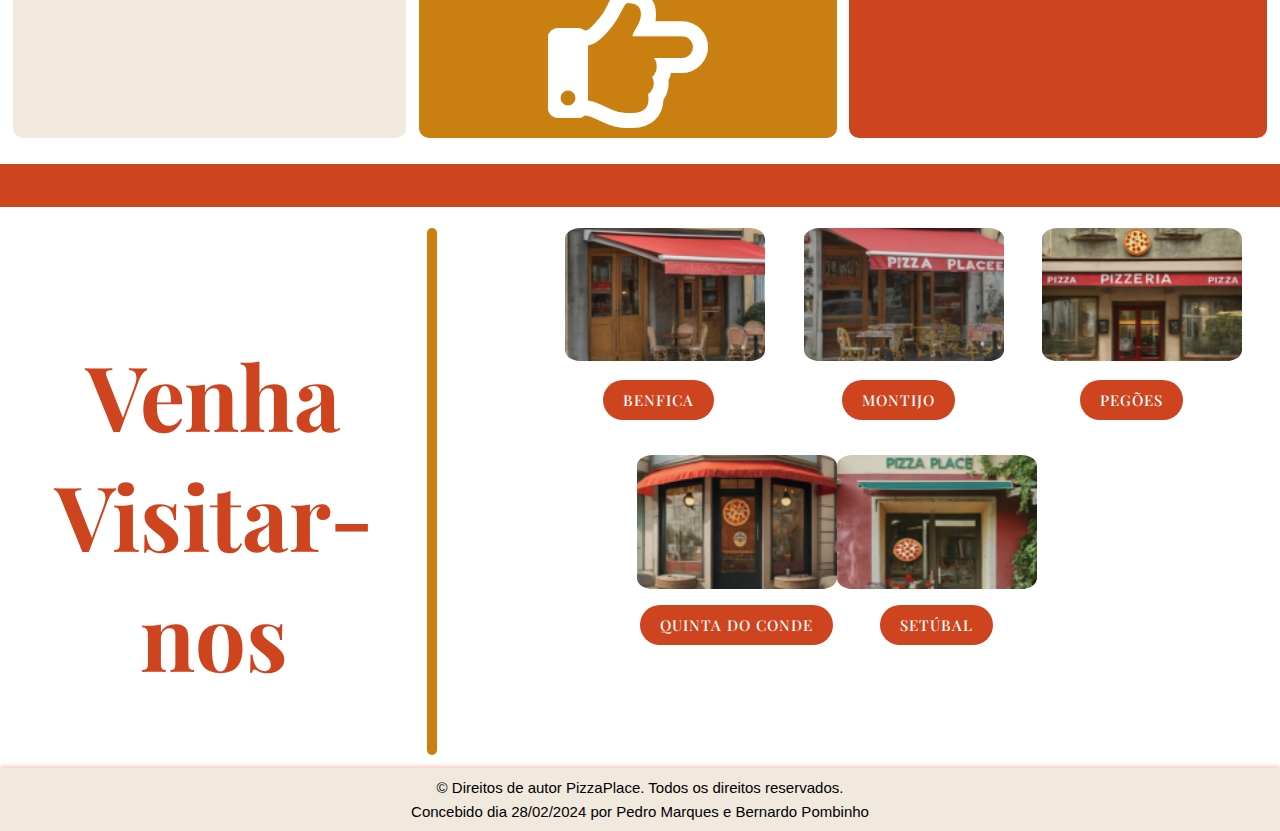
==== commit 3d4dbaf9: "update" ====
--- a/1223-g8/Pizzaplace - GP3_PART2/index.html
+++ b/1223-g8/Pizzaplace - GP3_PART2/index.html
@@ -70,6 +70,12 @@
 				<img src="imagens/atum.png">
 				<p><b>Ingredientes:</b> Molho de tomate, Queijo Mozzarella, Atum e Manjericão.
                 </p>
+                <div class="medidas">
+					<input type="radio" name="pizza" value="Pequena"><label><b> Pequena</b></label>
+					<input type="radio" name="pizza" value="Média"><label><b> Média</b></label>
+					<input type="radio" name="pizza" value="Familiar"><label><b> Familiar</b></label>
+					<input type="radio" name="pizza" value="Mega"><label><b> Mega</b></label>
+				</div>
                 <a href="#" class="botao-compra">Pó Forno<span class="material-symbols-outlined">
                     oven_gen</span></a>
 			</div>
@@ -79,6 +85,12 @@
 				<img src="imagens/bbq.png">
 				<p><b>Ingredientes:</b> Molho de tomate, Queijo Mozzarella, Carne picada, Cebola e Molho Barbecue.
                 </p>
+                <div class="medidas">
+					<input type="radio" name="pizza" value="Pequena"><label><b> Pequena</b></label>
+					<input type="radio" name="pizza" value="Média"><label><b> Média</b></label>
+					<input type="radio" name="pizza" value="Familiar"><label><b> Familiar</b></label>
+					<input type="radio" name="pizza" value="Mega"><label><b> Mega</b></label>
+				</div>
                 <a href="#" class="botao-compra">Pó Forno<span class="material-symbols-outlined">
                     oven_gen</span></a>
 			</div>
@@ -88,6 +100,12 @@
 				<img src="imagens/ovo a cavalo.png">
 				<p><b>Ingredientes:</b> Molho de tomate, Queijo Mozzarella, Carne, Ovo estrelado e Cheddar.
                 </p>
+                <div class="medidas">
+					<input type="radio" name="pizza" value="Pequena"><label><b> Pequena</b></label>
+					<input type="radio" name="pizza" value="Média"><label><b> Média</b></label>
+					<input type="radio" name="pizza" value="Familiar"><label><b> Familiar</b></label>
+					<input type="radio" name="pizza" value="Mega"><label><b> Mega</b></label>
+				</div>
                 <a href="#" class="botao-compra">Pó Forno<span class="material-symbols-outlined">
                     oven_gen</span></a>
 			</div>
@@ -97,6 +115,12 @@
 				<img src="imagens/inglesa.png">
 				<p><b>Ingredientes:</b> Natas, Queijo Mozzarella, Frango, Bacon e Amendoas.
                 </p>
+                <div class="medidas">
+					<input type="radio" name="pizza" value="Pequena"><label><b> Pequena</b></label>
+					<input type="radio" name="pizza" value="Média"><label><b> Média</b></label>
+					<input type="radio" name="pizza" value="Familiar"><label><b> Familiar</b></label>
+					<input type="radio" name="pizza" value="Mega"><label><b> Mega</b></label>
+				</div>
                 <a href="#" class="botao-compra">Pó Forno<span class="material-symbols-outlined">
                     oven_gen</span></a>
 			</div>
@@ -108,6 +132,12 @@
 				<img src="imagens/carbonara.png">
 				<p><b>Ingredientes:</b> Natas, Queijo Mozzarella, Bacon, Cebola e Ovo estrelado
 				</p>
+                <div class="medidas">
+					<input type="radio" name="pizza" value="Pequena"><label><b> Pequena</b></label>
+					<input type="radio" name="pizza" value="Média"><label><b> Média</b></label>
+					<input type="radio" name="pizza" value="Familiar"><label><b> Familiar</b></label>
+					<input type="radio" name="pizza" value="Mega"><label><b> Mega</b></label>
+				</div>
                 <a href="#" class="botao-compra">Pó Forno<span class="material-symbols-outlined">
                     oven_gen</span></a>
 			</div>
@@ -117,6 +147,12 @@
 				<img src="imagens/rustica.png">
 				<p><b>Ingredientes:</b> Molho de tomate, Queijo Mozzarella, Frango, Bacon, Cogumelos e Mangericão.
 				</p>
+                <div class="medidas">
+					<input type="radio" name="pizza" value="Pequena"><label><b> Pequena</b></label>
+					<input type="radio" name="pizza" value="Média"><label><b> Média</b></label>
+					<input type="radio" name="pizza" value="Familiar"><label><b> Familiar</b></label>
+					<input type="radio" name="pizza" value="Mega"><label><b> Mega</b></label>
+				</div>
                 <a href="#" class="botao-compra">Pó Forno<span class="material-symbols-outlined">oven_gen</span></a>
 			</div>
 			<div class="col col-3 produtos exemplo">
@@ -125,6 +161,12 @@
 				<img src="imagens/fiambre e queijo.png">
 				<p><b>Ingredientes:</b> Molho de tomate, Queijo Mozzarella, Fiambre e Queijo.
 				</p>
+                <div class="medidas">
+					<input type="radio" name="pizza" value="Pequena"><label><b> Pequena</b></label>
+					<input type="radio" name="pizza" value="Média"><label><b> Média</b></label>
+					<input type="radio" name="pizza" value="Familiar"><label><b> Familiar</b></label>
+					<input type="radio" name="pizza" value="Mega"><label><b> Mega</b></label>
+				</div>
                 <a href="#" class="botao-compra">Pó Forno<span class="material-symbols-outlined">
                     oven_gen</span></a>
 			</div>
@@ -134,6 +176,12 @@
 				<img src="imagens/havaiana.png">
 				<p><b>Ingredientes:</b> Molho de tomate, Queijo Mozzarella, Fiambre, Ananás e Mangericão.
 				</p>
+                <div class="medidas">
+					<input type="radio" name="pizza" value="Pequena"><label><b> Pequena</b></label>
+					<input type="radio" name="pizza" value="Média"><label><b> Média</b></label>
+					<input type="radio" name="pizza" value="Familiar"><label><b> Familiar</b></label>
+					<input type="radio" name="pizza" value="Mega"><label><b> Mega</b></label>
+				</div>
                 <a href="#" class="botao-compra">Pó Forno<span class="material-symbols-outlined">
                     oven_gen</span></a>
 			</div>
--- a/1223-g8/Pizzaplace - GP3_PART2/estilo.css
+++ b/1223-g8/Pizzaplace - GP3_PART2/estilo.css
@@ -334,7 +334,7 @@
 }
 
 #convite i{ /*Icone*/
-    font-size: 150px;
+    font-size: 10rem;
     color: #fff;
     margin-top: 5%;
     padding: 0;   
@@ -348,9 +348,9 @@
 }
 
 #formulario h1{ /*"Newsletter*/
-    margin-bottom: 20%;
+    margin-bottom: 5%;
     text-transform: uppercase;
-    font-size: 60px;
+    font-size: 3.5rem;
     color: #fff;
 }
 
@@ -362,6 +362,7 @@
 #formulario h3{ /*"Newsletter*/
     color: #fff;
     font-size: 2.5rem;
+    margin: 0;
 }
 
 .inputbox{
@@ -846,6 +847,8 @@
     .tablet{
         display: none;
     }
+    
+    .produtos h3 {padding-top: 0;}
 
     /*Pagina de registo*/
     .register{
@@ -1141,6 +1144,7 @@
         display: block !important;
         width: 100% !important;
     }
+    .produtos h3 {padding-top: 0;}
     
     /*Pagina de registo*/
     .register{
